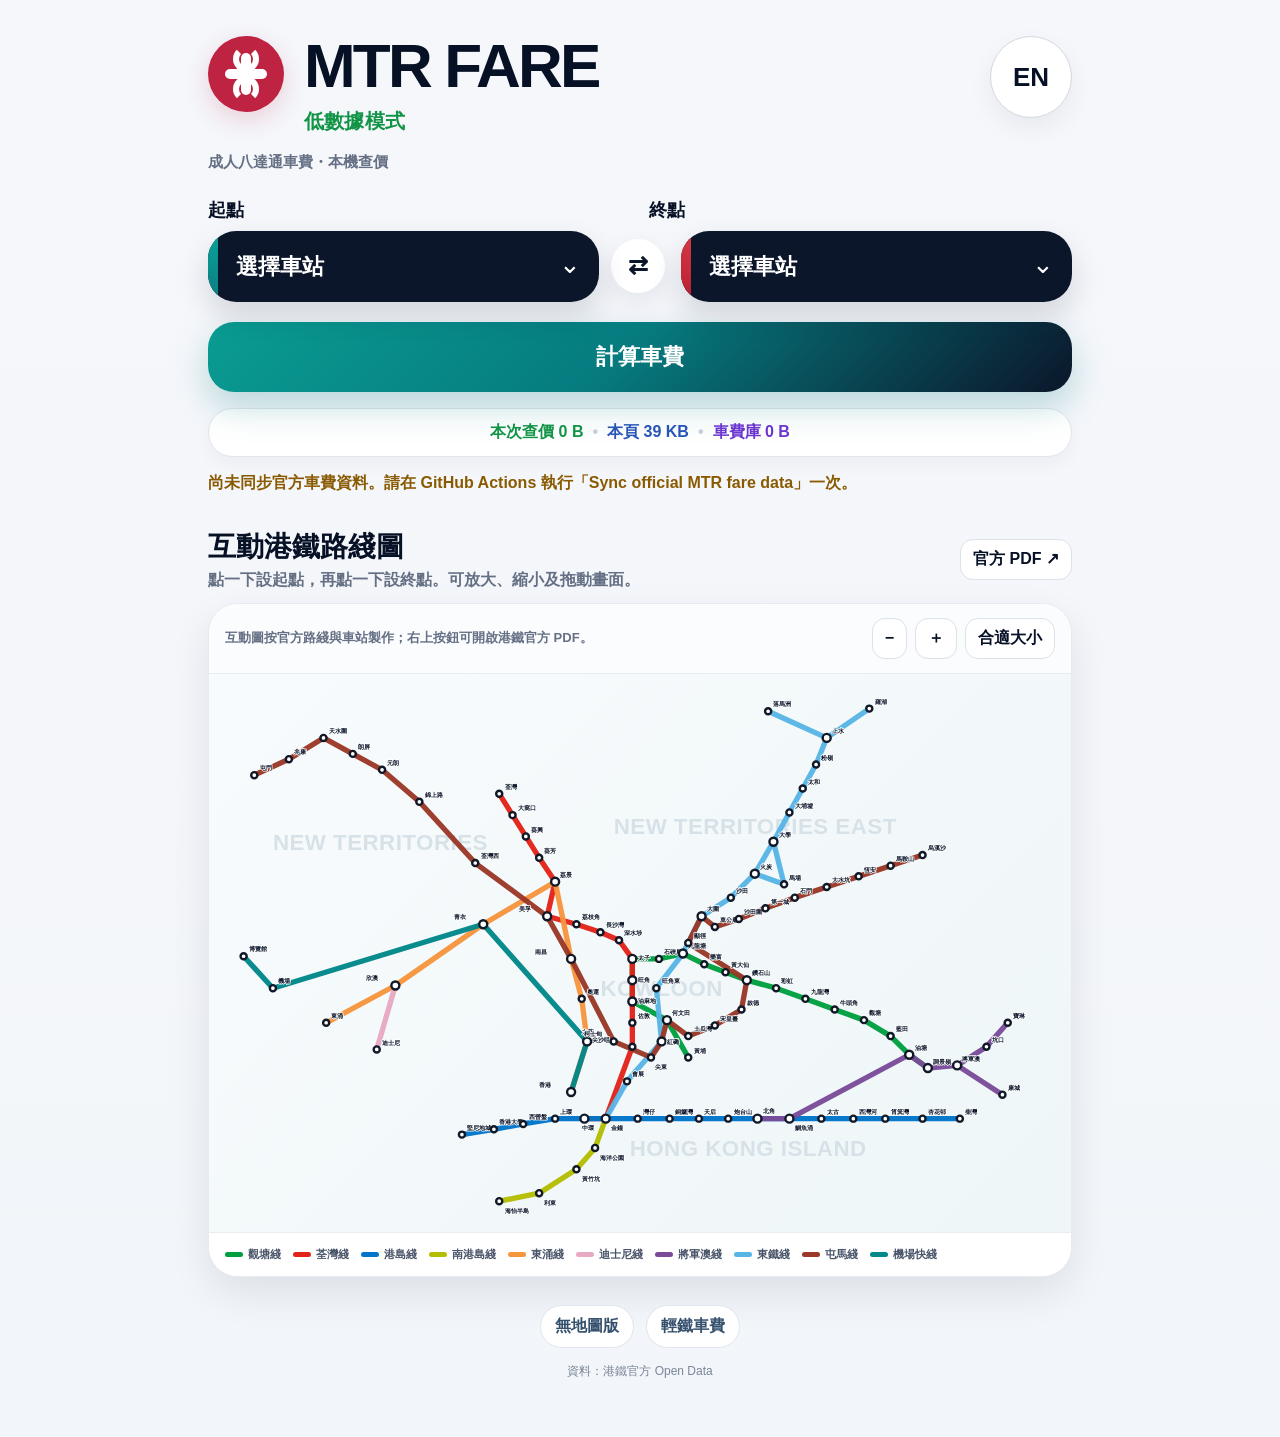
==== index.html @ cdeda641 "Add files via upload" ====
<!doctype html><html><head><meta charset="utf-8"><meta name="viewport" content="width=device-width,initial-scale=1"><meta http-equiv="refresh" content="0;url=map/"><title>MTR FARE</title></head><body><p><a href="map/">Open MTR FARE</a></p></body></html>
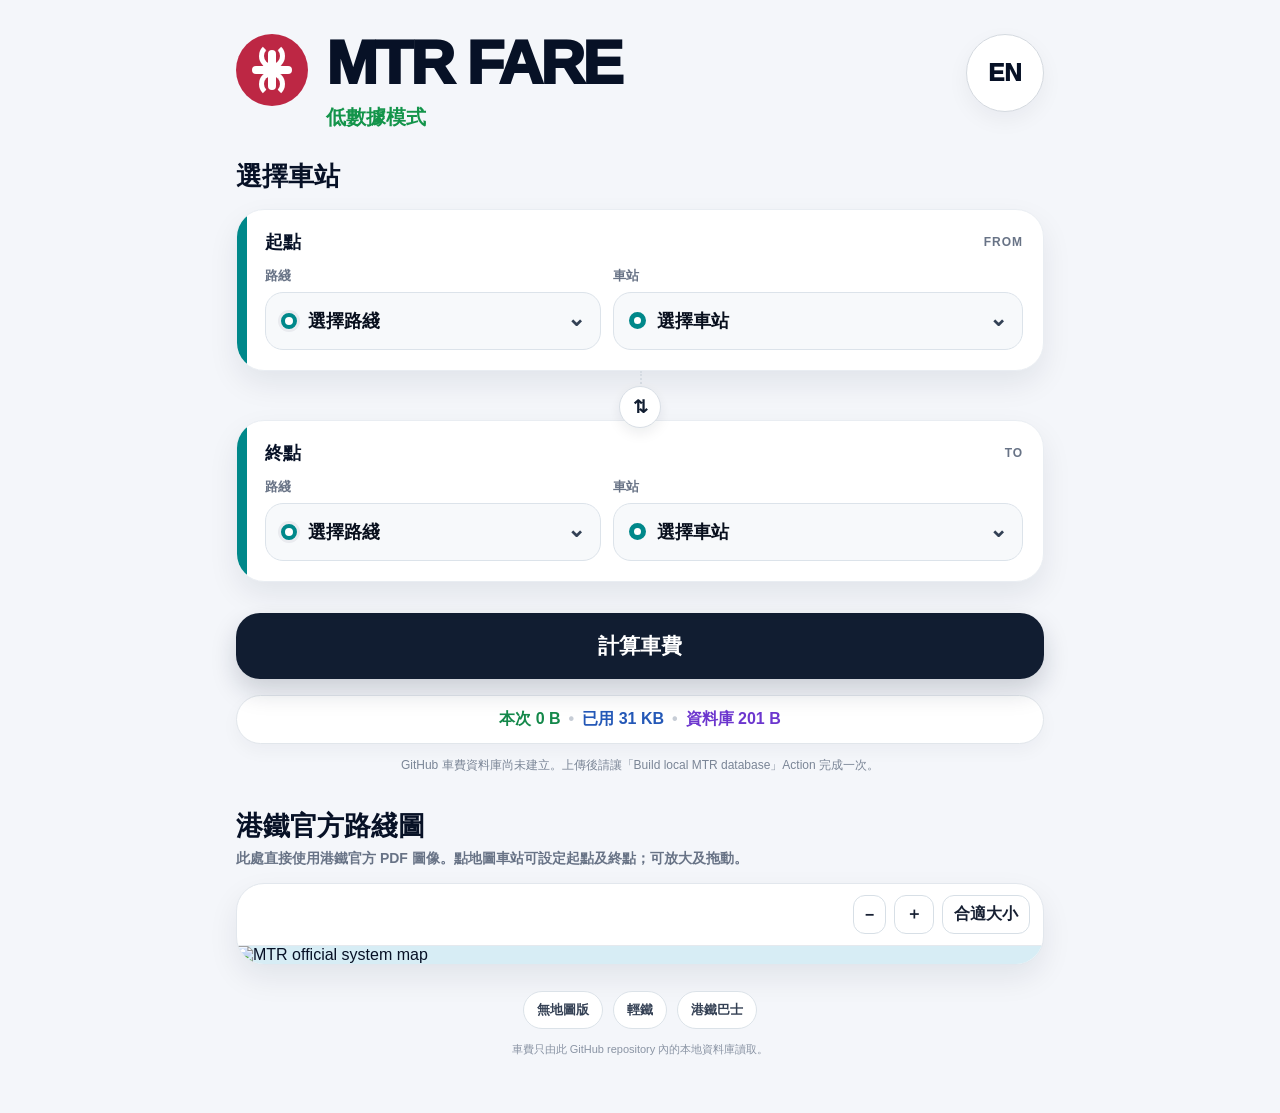
==== commit 27efb7ad: "Add files via upload" ====
--- a/index.html
+++ b/index.html
@@ -1 +1,12 @@
-<!doctype html><html><head><meta charset="utf-8"><meta name="viewport" content="width=device-width,initial-scale=1"><meta http-equiv="refresh" content="0;url=map/"><title>MTR FARE</title></head><body><p><a href="map/">Open MTR FARE</a></p></body></html>
+<!doctype html><html lang="zh-Hant"><head><meta charset="utf-8"><meta name="viewport" content="width=device-width,initial-scale=1,viewport-fit=cover"><meta name="theme-color" content="#f4f6fa"><title>MTR FARE</title><link rel="stylesheet" href="assets/styles.css"></head><body><main class="app">
+<header class="topbar"><div class="brand"><div class="brandmark" aria-hidden="true"><i></i><b></b></div><div><h1>MTR FARE</h1><div class="mode" data-i18n="mode">低數據模式</div></div></div><button class="lang" id="langBtn">EN</button></header>
+<h2 class="section-title" data-i18n="select">選擇車站</h2>
+<section class="selector-card" id="fromCard"><div class="selector-head"><strong data-i18n="from">起點</strong><small>FROM</small></div><div class="selector-grid"><div class="field"><label data-i18n="line">路綫</label><div class="select-shell"><span class="line-dot"></span><select id="fromLine"></select></div></div><div class="field"><label data-i18n="station">車站</label><div class="select-shell station"><span class="station-stop"></span><select id="fromStation"></select></div></div></div></section>
+<div class="swap-wrap"><button class="swap" id="swap" aria-label="Swap">⇅</button></div>
+<section class="selector-card" id="toCard"><div class="selector-head"><strong data-i18n="to">終點</strong><small>TO</small></div><div class="selector-grid"><div class="field"><label data-i18n="line">路綫</label><div class="select-shell"><span class="line-dot"></span><select id="toLine"></select></div></div><div class="field"><label data-i18n="station">車站</label><div class="select-shell station"><span class="station-stop"></span><select id="toStation"></select></div></div></div></section>
+<button id="calc" class="calc" data-i18n="calc">計算車費</button>
+<section id="result" class="result hidden"><div class="result-inner"><div id="fare" class="fare"></div><div><div id="route" class="route"></div><div id="sub" class="sub"></div><span id="badge" class="badge"></span></div></div></section>
+<div class="usage"><span id="uLookup" class="u1">本次 0 B</span><span class="dot">•</span><span id="uUsed" class="u2">已用 0 B</span><span class="dot">•</span><span id="uDb" class="u3">資料庫 0 B</span></div><p id="status" class="status">正在讀取 GitHub 內的車費資料庫…</p>
+<section class="map-section"><h2 data-i18n="map">港鐵官方路綫圖</h2><p data-i18n="mapHelp">此處直接使用港鐵官方 PDF 圖像。點地圖車站可設定起點及終點；可放大及拖動。</p><div class="map-card"><div class="map-toolbar"><button id="zoomOut">−</button><button id="zoomIn">＋</button><button id="zoomFit" data-i18n="fit">合適大小</button></div><div class="map-viewport"><div class="map-stage"><img id="officialMap" src="assets/mtr-system-map.png" alt="MTR official system map"><div class="hotspots"></div></div><object id="mapPdfFallback" class="map-fallback" data="assets/mtr-system-map.pdf" type="application/pdf"></object><div id="mapMissing" class="map-missing">The exact MTR official map is stored locally by the GitHub Action on first build.</div></div></div></section>
+<nav class="footer"><a href="lite/" data-i18n="lite">無地圖版</a><a href="light-rail/" data-i18n="lr">輕鐵</a><a href="mtr-bus/" data-i18n="bus">港鐵巴士</a></nav><div class="source" data-i18n="source">車費只由此 GitHub repository 內的本地資料庫讀取。</div>
+</main><script>window.DB_URL='data/fares-db.json';</script><script src="assets/network.js"></script><script src="assets/app.js"></script><script src="assets/map-hotspots.js"></script><script src="assets/map.js"></script></body></html>
--- a/assets/styles.css
+++ b/assets/styles.css
@@ -0,0 +1,36 @@
+:root{
+  --bg:#f4f6fa;--card:#fff;--ink:#071126;--muted:#687386;--navy:#111d31;--teal:#00888a;
+  --green:#13944a;--line:#e0e5eb;--shadow:0 13px 30px rgba(16,30,52,.08);--radius:28px;
+}
+*{box-sizing:border-box}
+html{font-family:-apple-system,BlinkMacSystemFont,"Segoe UI","PingFang TC","Microsoft JhengHei",Arial,sans-serif;background:var(--bg);color:var(--ink)}
+body{margin:0;background:var(--bg);min-height:100vh}
+button,select{font:inherit}
+.app{max-width:860px;margin:auto;padding:28px 26px 56px}
+.topbar{display:flex;align-items:flex-start;justify-content:space-between;gap:18px;margin:6px 0 28px}
+.brand{display:flex;align-items:flex-start;gap:18px}.brandmark{width:72px;height:72px;border-radius:50%;background:#bd2744;display:grid;place-items:center;position:relative;flex:0 0 auto}
+.brandmark:before,.brandmark:after{content:"";position:absolute;background:white;border-radius:999px}.brandmark:before{width:8px;height:40px}.brandmark:after{width:40px;height:8px}
+.brandmark i,.brandmark b{position:absolute;width:26px;height:26px;border:5px solid white;border-top-color:transparent;border-radius:50%}.brandmark i{top:9px}.brandmark b{bottom:9px;transform:rotate(180deg)}
+.brand h1{font-size:clamp(38px,7vw,62px);line-height:.95;letter-spacing:-.045em;margin:0 0 11px;font-weight:950}.mode{font-weight:900;color:var(--green);font-size:20px}
+.lang{width:78px;height:78px;border-radius:50%;border:1px solid #d4d9df;background:#fff;color:var(--ink);font-weight:950;font-size:24px;box-shadow:0 8px 22px rgba(15,23,42,.05)}
+.section-title{font-size:26px;font-weight:950;margin:0 0 15px}.selector-card{--accent:#00888a;background:#fff;border-radius:28px;padding:20px 20px 20px 28px;box-shadow:var(--shadow);position:relative;margin-bottom:15px;border:1px solid #e9edf2;overflow:hidden}
+.selector-card:before{content:"";position:absolute;left:0;top:0;bottom:0;width:10px;background:var(--accent)}
+.selector-head{display:flex;align-items:center;justify-content:space-between;margin-bottom:13px}.selector-head strong{font-size:18px;font-weight:950}.selector-head small{font-size:12px;font-weight:850;color:var(--muted);letter-spacing:.08em}
+.selector-grid{display:grid;grid-template-columns:.9fr 1.1fr;gap:12px}.field label{display:block;font-size:13px;color:var(--muted);font-weight:850;margin:0 0 7px}
+.select-shell{position:relative;background:#f7f9fb;border:1px solid #dce3ea;border-radius:18px;min-height:58px;display:flex;align-items:center;padding-left:42px}.select-shell.station{padding-left:43px}.line-dot{position:absolute;left:15px;width:16px;height:16px;border:4px solid var(--accent);background:#fff;border-radius:50%;box-shadow:0 0 0 3px rgba(17,29,49,.06)}
+.station-stop{position:absolute;left:15px;width:17px;height:17px;border-radius:50%;background:#fff;border:5px solid var(--accent)}
+.select-shell:after{content:"⌄";position:absolute;right:15px;top:50%;transform:translateY(-58%);color:#334155;font-weight:950;font-size:22px;pointer-events:none}
+select{appearance:none;-webkit-appearance:none;width:100%;border:0;background:transparent;color:#080f1d;font-size:18px;font-weight:850;padding:16px 38px 16px 0;outline:none;text-overflow:ellipsis}
+select option{color:#000;background:#fff;font-weight:600}
+.swap-wrap{text-align:center;height:34px;position:relative}.swap-wrap:before{content:"";position:absolute;left:50%;top:-15px;bottom:-15px;border-left:2px dotted #d5dbe2}.swap{position:relative;z-index:1;width:42px;height:42px;border-radius:50%;border:1px solid #d8dee5;background:white;color:var(--navy);font-weight:950;font-size:18px;box-shadow:0 5px 14px rgba(15,23,42,.08)}
+.calc{width:100%;margin-top:16px;border:0;border-radius:24px;background:var(--navy);color:#fff;font-size:21px;font-weight:950;padding:19px 22px;box-shadow:0 12px 26px rgba(17,29,49,.18)}.calc:active{transform:translateY(1px)}
+.result{margin-top:25px;background:#fff;border-radius:30px;box-shadow:var(--shadow);padding:26px 26px 25px 34px;position:relative;overflow:hidden}.result:before{content:"";position:absolute;left:0;top:0;bottom:0;width:10px;background:var(--teal)}.hidden{display:none!important}
+.result-inner{display:grid;grid-template-columns:auto 1fr;gap:25px;align-items:center}.fare{font-size:clamp(58px,12vw,86px);font-weight:950;letter-spacing:-.055em;line-height:.95;white-space:nowrap}.fare .currency{font-size:.37em;letter-spacing:0;margin-right:3px}.route{font-size:22px;font-weight:950;line-height:1.25}.sub{font-size:14px;color:var(--muted);font-weight:700;margin-top:5px}.badge{display:inline-flex;margin-top:10px;padding:8px 11px;border-radius:999px;background:#eef7f7;color:#087a78;font-size:12px;font-weight:900}
+.usage{margin-top:16px;background:#fff;border:1px solid #e1e6eb;border-radius:999px;padding:13px 17px;box-shadow:0 7px 18px rgba(15,23,42,.04);display:flex;align-items:center;justify-content:center;gap:8px;flex-wrap:wrap;font-weight:900}.usage .u1{color:#14884a}.usage .u2{color:#2458b7}.usage .u3{color:#6c36ce}.usage .dot{color:#c7cdd6}
+.status{font-size:12px;color:#7a8596;text-align:center;line-height:1.55;margin:12px 0 0}
+.map-section{margin-top:34px}.map-section h2{font-size:27px;font-weight:950;margin:0}.map-section p{color:var(--muted);font-size:14px;font-weight:700;margin:6px 0 15px}.map-card{background:#fff;border:1px solid #e2e7ed;border-radius:28px;overflow:hidden;box-shadow:var(--shadow)}
+.map-toolbar{padding:11px 13px;display:flex;justify-content:flex-end;gap:8px;border-bottom:1px solid #e5e9ee}.map-toolbar button{border:1px solid #d7dfe6;background:#fff;color:#172033;border-radius:12px;padding:8px 11px;font-weight:900}.map-viewport{overflow:auto;max-height:64vh;background:#d7edf5;touch-action:pan-x pan-y;-webkit-overflow-scrolling:touch}.map-stage{position:relative;transform-origin:0 0;width:1536px}.map-stage img{display:block;width:1536px;height:auto;user-select:none;-webkit-user-drag:none}.hotspots{position:absolute;inset:0;pointer-events:none}.map-hit{position:absolute;width:30px;height:30px;border:0;border-radius:50%;transform:translate(-50%,-50%);background:transparent;pointer-events:auto;padding:0}.map-hit:focus-visible{outline:3px solid #ffcc33;outline-offset:2px}.map-hit.selected:after{content:"";position:absolute;inset:5px;border-radius:50%;background:#ffd84d;border:3px solid #071126;box-shadow:0 0 0 3px white}.map-missing{display:none;padding:34px 25px;background:#fff;color:#596477;text-align:center;font-weight:750;line-height:1.6}.map-fallback{width:100%;height:60vh;border:0;display:none;background:white}
+.footer{display:flex;justify-content:center;gap:10px;flex-wrap:wrap;margin-top:26px}.footer a{padding:9px 13px;border:1px solid #dbe2e8;background:#fff;border-radius:999px;color:#344054;text-decoration:none;font-weight:850;font-size:13px}
+.source{font-size:11px;color:#8a94a4;text-align:center;margin-top:13px}
+@media(max-width:650px){.app{padding:25px 19px 50px}.brandmark{width:60px;height:60px}.brand h1{font-size:43px}.mode{font-size:17px}.lang{width:64px;height:64px;font-size:21px}.topbar{margin-bottom:25px}.section-title{font-size:23px}.selector-card{padding:18px 15px 18px 24px;border-radius:24px}.selector-grid{grid-template-columns:1fr 1.28fr;gap:9px}.select-shell{min-height:54px;padding-left:38px}.line-dot,.station-stop{left:13px}.select-shell:after{right:10px}select{font-size:16px;padding-right:28px}.calc{font-size:19px;padding:17px}.result{padding:23px 20px 23px 29px}.result-inner{grid-template-columns:1fr;gap:12px}.route{font-size:19px}.usage{font-size:13px;padding:12px}.map-section h2{font-size:23px}.map-viewport{max-height:58vh}}
+@media(prefers-reduced-motion:reduce){*{scroll-behavior:auto!important;transition:none!important}}
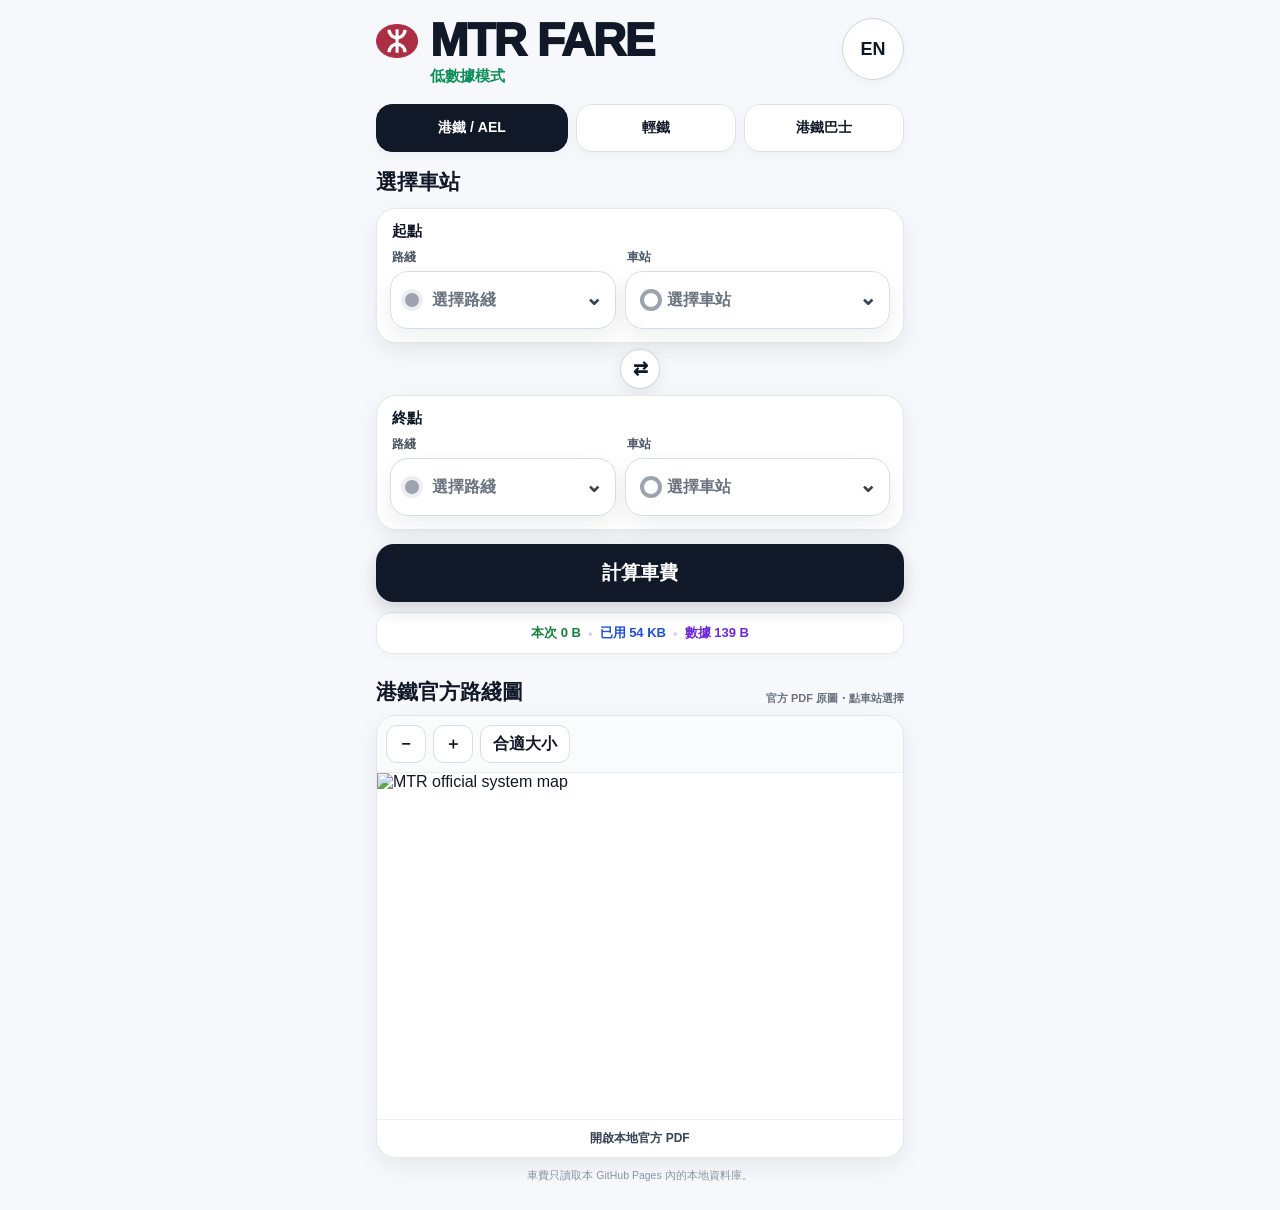
==== commit b5b8d598: "Add files via upload" ====
--- a/index.html
+++ b/index.html
@@ -1,12 +1,18 @@
-<!doctype html><html lang="zh-Hant"><head><meta charset="utf-8"><meta name="viewport" content="width=device-width,initial-scale=1,viewport-fit=cover"><meta name="theme-color" content="#f4f6fa"><title>MTR FARE</title><link rel="stylesheet" href="assets/styles.css"></head><body><main class="app">
-<header class="topbar"><div class="brand"><div class="brandmark" aria-hidden="true"><i></i><b></b></div><div><h1>MTR FARE</h1><div class="mode" data-i18n="mode">低數據模式</div></div></div><button class="lang" id="langBtn">EN</button></header>
+<!doctype html><html lang="zh-Hant"><head><meta charset="utf-8"><meta name="viewport" content="width=device-width,initial-scale=1,viewport-fit=cover"><meta name="theme-color" content="#f7f8fb"><meta name="apple-mobile-web-app-capable" content="yes"><meta name="apple-mobile-web-app-title" content="MTR Fare"><title>MTR FARE</title><link rel="manifest" href="manifest.webmanifest"><link rel="apple-touch-icon" href="apple-touch-icon.png"><link rel="stylesheet" href="assets/styles.css"></head><body>
+<main class="app">
+<header class="header"><div class="brand"><div class="brand-title"><img src="assets/hk-mtr-logo-exact.png" alt="MTR"><h1>MTR FARE</h1></div><div class="low-data" data-i18n="low">低數據模式</div></div><button id="langBtn" class="lang-btn" type="button">EN</button></header>
+<nav class="service-tabs" aria-label="Fare type"><a class="service-tab active" href="./" style="display:grid;place-items:center;text-decoration:none" data-i18n="mtr">港鐵 / AEL</a><a class="service-tab" href="light-rail/" style="display:grid;place-items:center;text-decoration:none" data-i18n="lr">輕鐵</a><a class="service-tab" href="mtr-bus/" style="display:grid;place-items:center;text-decoration:none" data-i18n="bus">港鐵巴士</a></nav>
 <h2 class="section-title" data-i18n="select">選擇車站</h2>
-<section class="selector-card" id="fromCard"><div class="selector-head"><strong data-i18n="from">起點</strong><small>FROM</small></div><div class="selector-grid"><div class="field"><label data-i18n="line">路綫</label><div class="select-shell"><span class="line-dot"></span><select id="fromLine"></select></div></div><div class="field"><label data-i18n="station">車站</label><div class="select-shell station"><span class="station-stop"></span><select id="fromStation"></select></div></div></div></section>
-<div class="swap-wrap"><button class="swap" id="swap" aria-label="Swap">⇅</button></div>
-<section class="selector-card" id="toCard"><div class="selector-head"><strong data-i18n="to">終點</strong><small>TO</small></div><div class="selector-grid"><div class="field"><label data-i18n="line">路綫</label><div class="select-shell"><span class="line-dot"></span><select id="toLine"></select></div></div><div class="field"><label data-i18n="station">車站</label><div class="select-shell station"><span class="station-stop"></span><select id="toStation"></select></div></div></div></section>
-<button id="calc" class="calc" data-i18n="calc">計算車費</button>
-<section id="result" class="result hidden"><div class="result-inner"><div id="fare" class="fare"></div><div><div id="route" class="route"></div><div id="sub" class="sub"></div><span id="badge" class="badge"></span></div></div></section>
-<div class="usage"><span id="uLookup" class="u1">本次 0 B</span><span class="dot">•</span><span id="uUsed" class="u2">已用 0 B</span><span class="dot">•</span><span id="uDb" class="u3">資料庫 0 B</span></div><p id="status" class="status">正在讀取 GitHub 內的車費資料庫…</p>
-<section class="map-section"><h2 data-i18n="map">港鐵官方路綫圖</h2><p data-i18n="mapHelp">此處直接使用港鐵官方 PDF 圖像。點地圖車站可設定起點及終點；可放大及拖動。</p><div class="map-card"><div class="map-toolbar"><button id="zoomOut">−</button><button id="zoomIn">＋</button><button id="zoomFit" data-i18n="fit">合適大小</button></div><div class="map-viewport"><div class="map-stage"><img id="officialMap" src="assets/mtr-system-map.png" alt="MTR official system map"><div class="hotspots"></div></div><object id="mapPdfFallback" class="map-fallback" data="assets/mtr-system-map.pdf" type="application/pdf"></object><div id="mapMissing" class="map-missing">The exact MTR official map is stored locally by the GitHub Action on first build.</div></div></div></section>
-<nav class="footer"><a href="lite/" data-i18n="lite">無地圖版</a><a href="light-rail/" data-i18n="lr">輕鐵</a><a href="mtr-bus/" data-i18n="bus">港鐵巴士</a></nav><div class="source" data-i18n="source">車費只由此 GitHub repository 內的本地資料庫讀取。</div>
-</main><script>window.DB_URL='data/fares-db.json';</script><script src="assets/network.js"></script><script src="assets/app.js"></script><script src="assets/map-hotspots.js"></script><script src="assets/map.js"></script></body></html>
+<section class="journey-grid">
+  <div class="side"><div class="side-label" data-i18n="from">起點</div><div class="pick-group"><div><div class="pick-label" data-i18n="line">路綫</div><button id="fromLineBtn" class="picker-btn empty" type="button"></button></div><div><div class="pick-label" data-i18n="station">車站</div><button id="fromStationBtn" class="picker-btn station empty" type="button"></button></div></div></div>
+  <div class="swap-column"><button id="swapBtn" class="swap-btn" type="button" aria-label="Swap">⇄</button></div>
+  <div class="side"><div class="side-label" data-i18n="to">終點</div><div class="pick-group"><div><div class="pick-label" data-i18n="line">路綫</div><button id="toLineBtn" class="picker-btn empty" type="button"></button></div><div><div class="pick-label" data-i18n="station">車站</div><button id="toStationBtn" class="picker-btn station empty" type="button"></button></div></div></div>
+</section>
+<button id="calcBtn" class="calc-btn" type="button" data-i18n="calc">計算車費</button>
+<section id="result" class="result-card hidden"><div class="fare-row"><div class="fare-main"><div class="fare-kicker" data-i18n="fare">成人八達通・Audit 車費</div><div id="fareValue" class="fare-value">—</div></div><div><div id="fareRoute" class="fare-route"></div><div id="fareNote" class="fare-note"></div></div></div></section>
+<section class="usage"><span id="uLookup" class="u1">本次 0 B</span><span class="sep">•</span><span id="uUsed" class="u2">已用 0 B</span><span class="sep">•</span><span id="uData" class="u3">數據 0 B</span></section>
+<section class="map-section"><div class="map-heading"><h2 data-i18n="officialMap">港鐵官方路綫圖</h2><small data-i18n="mapHint">官方 PDF 原圖・點車站選擇</small></div><div class="map-card"><div class="map-tools"><button id="zoomOut" type="button">−</button><button id="zoomIn" type="button">＋</button><button id="zoomFit" class="fit" type="button" data-i18n="fit">合適大小</button></div><div class="map-viewport"><div class="map-stage"><img id="officialMap" src="assets/mtr-system-map.png" alt="MTR official system map"><div class="hotspots"></div></div><div id="mapMissing" class="map-missing">Official map is added automatically by the GitHub Pages build.</div></div><a class="map-pdf-link" href="assets/mtr-system-map.pdf" target="_blank" rel="noopener" data-i18n="pdf">開啟本地官方 PDF</a></div></section>
+<div class="source" data-i18n="dbSource">車費只讀取本 GitHub Pages 內的本地資料庫。</div>
+</main>
+<div id="pickerSheet" class="sheet" aria-modal="true" role="dialog"><div id="sheetBackdrop" class="sheet-backdrop"></div><div class="sheet-panel"><div class="sheet-grab"></div><div class="sheet-head"><strong id="sheetTitle"></strong><button id="sheetClose" class="sheet-close" type="button">×</button></div><div id="sheetList" class="sheet-list"></div></div></div>
+<script src="assets/network.js"></script><script src="assets/mtr-app.js"></script><script src="assets/map-hotspots.js"></script><script src="assets/map.js"></script><script>if('serviceWorker'in navigator){window.addEventListener('load',()=>navigator.serviceWorker.register('service-worker.js').catch(()=>{}))}</script></body></html>
--- a/assets/styles.css
+++ b/assets/styles.css
@@ -1,36 +1,53 @@
 :root{
-  --bg:#f4f6fa;--card:#fff;--ink:#071126;--muted:#687386;--navy:#111d31;--teal:#00888a;
-  --green:#13944a;--line:#e0e5eb;--shadow:0 13px 30px rgba(16,30,52,.08);--radius:28px;
+  --bg:#f7f8fb;--card:#fff;--text:#111827;--muted:#6b7280;--line:#e5e7eb;
+  --dark:#111827;--green:#15803d;--blue:#1d4ed8;--purple:#6d28d9;--shadow:0 8px 22px rgba(17,24,39,.07);
+  --accent:#00888A;--mtr-red:#b91f3f;
 }
-*{box-sizing:border-box}
-html{font-family:-apple-system,BlinkMacSystemFont,"Segoe UI","PingFang TC","Microsoft JhengHei",Arial,sans-serif;background:var(--bg);color:var(--ink)}
-body{margin:0;background:var(--bg);min-height:100vh}
-button,select{font:inherit}
-.app{max-width:860px;margin:auto;padding:28px 26px 56px}
-.topbar{display:flex;align-items:flex-start;justify-content:space-between;gap:18px;margin:6px 0 28px}
-.brand{display:flex;align-items:flex-start;gap:18px}.brandmark{width:72px;height:72px;border-radius:50%;background:#bd2744;display:grid;place-items:center;position:relative;flex:0 0 auto}
-.brandmark:before,.brandmark:after{content:"";position:absolute;background:white;border-radius:999px}.brandmark:before{width:8px;height:40px}.brandmark:after{width:40px;height:8px}
-.brandmark i,.brandmark b{position:absolute;width:26px;height:26px;border:5px solid white;border-top-color:transparent;border-radius:50%}.brandmark i{top:9px}.brandmark b{bottom:9px;transform:rotate(180deg)}
-.brand h1{font-size:clamp(38px,7vw,62px);line-height:.95;letter-spacing:-.045em;margin:0 0 11px;font-weight:950}.mode{font-weight:900;color:var(--green);font-size:20px}
-.lang{width:78px;height:78px;border-radius:50%;border:1px solid #d4d9df;background:#fff;color:var(--ink);font-weight:950;font-size:24px;box-shadow:0 8px 22px rgba(15,23,42,.05)}
-.section-title{font-size:26px;font-weight:950;margin:0 0 15px}.selector-card{--accent:#00888a;background:#fff;border-radius:28px;padding:20px 20px 20px 28px;box-shadow:var(--shadow);position:relative;margin-bottom:15px;border:1px solid #e9edf2;overflow:hidden}
-.selector-card:before{content:"";position:absolute;left:0;top:0;bottom:0;width:10px;background:var(--accent)}
-.selector-head{display:flex;align-items:center;justify-content:space-between;margin-bottom:13px}.selector-head strong{font-size:18px;font-weight:950}.selector-head small{font-size:12px;font-weight:850;color:var(--muted);letter-spacing:.08em}
-.selector-grid{display:grid;grid-template-columns:.9fr 1.1fr;gap:12px}.field label{display:block;font-size:13px;color:var(--muted);font-weight:850;margin:0 0 7px}
-.select-shell{position:relative;background:#f7f9fb;border:1px solid #dce3ea;border-radius:18px;min-height:58px;display:flex;align-items:center;padding-left:42px}.select-shell.station{padding-left:43px}.line-dot{position:absolute;left:15px;width:16px;height:16px;border:4px solid var(--accent);background:#fff;border-radius:50%;box-shadow:0 0 0 3px rgba(17,29,49,.06)}
-.station-stop{position:absolute;left:15px;width:17px;height:17px;border-radius:50%;background:#fff;border:5px solid var(--accent)}
-.select-shell:after{content:"⌄";position:absolute;right:15px;top:50%;transform:translateY(-58%);color:#334155;font-weight:950;font-size:22px;pointer-events:none}
-select{appearance:none;-webkit-appearance:none;width:100%;border:0;background:transparent;color:#080f1d;font-size:18px;font-weight:850;padding:16px 38px 16px 0;outline:none;text-overflow:ellipsis}
-select option{color:#000;background:#fff;font-weight:600}
-.swap-wrap{text-align:center;height:34px;position:relative}.swap-wrap:before{content:"";position:absolute;left:50%;top:-15px;bottom:-15px;border-left:2px dotted #d5dbe2}.swap{position:relative;z-index:1;width:42px;height:42px;border-radius:50%;border:1px solid #d8dee5;background:white;color:var(--navy);font-weight:950;font-size:18px;box-shadow:0 5px 14px rgba(15,23,42,.08)}
-.calc{width:100%;margin-top:16px;border:0;border-radius:24px;background:var(--navy);color:#fff;font-size:21px;font-weight:950;padding:19px 22px;box-shadow:0 12px 26px rgba(17,29,49,.18)}.calc:active{transform:translateY(1px)}
-.result{margin-top:25px;background:#fff;border-radius:30px;box-shadow:var(--shadow);padding:26px 26px 25px 34px;position:relative;overflow:hidden}.result:before{content:"";position:absolute;left:0;top:0;bottom:0;width:10px;background:var(--teal)}.hidden{display:none!important}
-.result-inner{display:grid;grid-template-columns:auto 1fr;gap:25px;align-items:center}.fare{font-size:clamp(58px,12vw,86px);font-weight:950;letter-spacing:-.055em;line-height:.95;white-space:nowrap}.fare .currency{font-size:.37em;letter-spacing:0;margin-right:3px}.route{font-size:22px;font-weight:950;line-height:1.25}.sub{font-size:14px;color:var(--muted);font-weight:700;margin-top:5px}.badge{display:inline-flex;margin-top:10px;padding:8px 11px;border-radius:999px;background:#eef7f7;color:#087a78;font-size:12px;font-weight:900}
-.usage{margin-top:16px;background:#fff;border:1px solid #e1e6eb;border-radius:999px;padding:13px 17px;box-shadow:0 7px 18px rgba(15,23,42,.04);display:flex;align-items:center;justify-content:center;gap:8px;flex-wrap:wrap;font-weight:900}.usage .u1{color:#14884a}.usage .u2{color:#2458b7}.usage .u3{color:#6c36ce}.usage .dot{color:#c7cdd6}
-.status{font-size:12px;color:#7a8596;text-align:center;line-height:1.55;margin:12px 0 0}
-.map-section{margin-top:34px}.map-section h2{font-size:27px;font-weight:950;margin:0}.map-section p{color:var(--muted);font-size:14px;font-weight:700;margin:6px 0 15px}.map-card{background:#fff;border:1px solid #e2e7ed;border-radius:28px;overflow:hidden;box-shadow:var(--shadow)}
-.map-toolbar{padding:11px 13px;display:flex;justify-content:flex-end;gap:8px;border-bottom:1px solid #e5e9ee}.map-toolbar button{border:1px solid #d7dfe6;background:#fff;color:#172033;border-radius:12px;padding:8px 11px;font-weight:900}.map-viewport{overflow:auto;max-height:64vh;background:#d7edf5;touch-action:pan-x pan-y;-webkit-overflow-scrolling:touch}.map-stage{position:relative;transform-origin:0 0;width:1536px}.map-stage img{display:block;width:1536px;height:auto;user-select:none;-webkit-user-drag:none}.hotspots{position:absolute;inset:0;pointer-events:none}.map-hit{position:absolute;width:30px;height:30px;border:0;border-radius:50%;transform:translate(-50%,-50%);background:transparent;pointer-events:auto;padding:0}.map-hit:focus-visible{outline:3px solid #ffcc33;outline-offset:2px}.map-hit.selected:after{content:"";position:absolute;inset:5px;border-radius:50%;background:#ffd84d;border:3px solid #071126;box-shadow:0 0 0 3px white}.map-missing{display:none;padding:34px 25px;background:#fff;color:#596477;text-align:center;font-weight:750;line-height:1.6}.map-fallback{width:100%;height:60vh;border:0;display:none;background:white}
-.footer{display:flex;justify-content:center;gap:10px;flex-wrap:wrap;margin-top:26px}.footer a{padding:9px 13px;border:1px solid #dbe2e8;background:#fff;border-radius:999px;color:#344054;text-decoration:none;font-weight:850;font-size:13px}
-.source{font-size:11px;color:#8a94a4;text-align:center;margin-top:13px}
-@media(max-width:650px){.app{padding:25px 19px 50px}.brandmark{width:60px;height:60px}.brand h1{font-size:43px}.mode{font-size:17px}.lang{width:64px;height:64px;font-size:21px}.topbar{margin-bottom:25px}.section-title{font-size:23px}.selector-card{padding:18px 15px 18px 24px;border-radius:24px}.selector-grid{grid-template-columns:1fr 1.28fr;gap:9px}.select-shell{min-height:54px;padding-left:38px}.line-dot,.station-stop{left:13px}.select-shell:after{right:10px}select{font-size:16px;padding-right:28px}.calc{font-size:19px;padding:17px}.result{padding:23px 20px 23px 29px}.result-inner{grid-template-columns:1fr;gap:12px}.route{font-size:19px}.usage{font-size:13px;padding:12px}.map-section h2{font-size:23px}.map-viewport{max-height:58vh}}
-@media(prefers-reduced-motion:reduce){*{scroll-behavior:auto!important;transition:none!important}}
+*{box-sizing:border-box;-webkit-tap-highlight-color:transparent}
+html,body{margin:0;min-height:100%;font-family:-apple-system,BlinkMacSystemFont,"SF Pro Display","SF Pro Text","PingFang HK","PingFang TC","Microsoft JhengHei",sans-serif;background:var(--bg);color:var(--text)}
+body{padding:env(safe-area-inset-top) 0 env(safe-area-inset-bottom)}
+button{font:inherit}
+button:focus-visible{outline:3px solid #fbbf24;outline-offset:2px}
+.app{width:min(100%,560px);margin:0 auto;padding:14px 16px 28px}
+.header{display:flex;align-items:flex-start;justify-content:space-between;gap:14px;margin-top:4px}
+.brand{display:flex;flex-direction:column;gap:4px;min-width:0;flex:1 1 auto}
+.brand-title{display:flex;align-items:flex-start;gap:12px;min-width:0}
+.brand-title img{width:42px;height:42px;object-fit:contain;flex:0 0 auto;margin-top:2px}
+h1{margin:0;font-size:clamp(34px,10vw,46px);line-height:.98;letter-spacing:-1.4px;font-weight:950;white-space:nowrap}
+.low-data{display:flex;align-items:center;gap:6px;color:#0b8f57;font-weight:850;font-size:15px;margin-left:54px;white-space:nowrap}
+.lang-btn{appearance:none;border:1px solid #d1d5db;background:#fff;color:var(--text);border-radius:999px;width:62px;height:62px;padding:0;font-weight:900;font-size:18px;display:flex;align-items:center;justify-content:center;box-shadow:0 3px 10px rgba(0,0,0,.04);flex:0 0 auto}
+.service-tabs{display:grid;grid-template-columns:1.2fr 1fr 1fr;gap:8px;margin:18px 0 16px}
+.service-tab{appearance:none;border:1px solid #dfe3e8;background:#fff;color:#111827;border-radius:16px;min-height:48px;font-weight:900;font-size:14px;padding:9px 8px;box-shadow:0 4px 13px rgba(17,24,39,.035)}
+.service-tab.active{background:var(--dark);border-color:var(--dark);color:#fff}
+.section-title{font-size:21px;font-weight:950;margin:4px 0 12px}
+.journey-grid{display:grid;grid-template-columns:1fr;gap:9px;align-items:stretch}
+.journey-grid>.side{min-width:0;background:#fff;border:1px solid #e5e7eb;border-radius:20px;padding:13px;box-shadow:var(--shadow)}.side-label{font-size:15px;font-weight:950;margin:0 0 8px 2px}
+.pick-group{display:grid;grid-template-columns:minmax(0,.92fr) minmax(0,1.08fr);gap:9px}
+.pick-label{font-size:12px;color:#4b5563;font-weight:850;margin:0 0 5px 2px}
+.picker-btn{--line-color:#00888A;position:relative;width:100%;min-height:58px;border:1px solid #d7dde5;background:#fff;color:#111827;border-radius:18px;padding:8px 33px 8px 41px;text-align:left;font-weight:900;font-size:16px;box-shadow:var(--shadow);overflow:hidden;white-space:nowrap;text-overflow:ellipsis}
+.picker-btn::before{content:"";position:absolute;left:14px;top:50%;width:14px;height:14px;border-radius:50%;background:var(--line-color);transform:translateY(-50%);box-shadow:0 0 0 4px color-mix(in srgb,var(--line-color) 18%,transparent)}
+.picker-btn.station::before{background:#fff;border:4px solid var(--line-color);box-shadow:none}
+.picker-btn::after{content:"⌄";position:absolute;right:12px;top:50%;transform:translateY(-57%);font-size:21px;font-weight:900;color:#374151}
+.picker-btn.empty{color:#6b7280}
+.swap-column{display:flex;align-items:center;justify-content:center;height:34px;padding:0}
+.swap-btn{appearance:none;width:40px;height:40px;border-radius:50%;border:1px solid #d1d5db;background:#fff;color:#111827;font-weight:950;font-size:18px;box-shadow:0 5px 14px rgba(15,23,42,.08)}
+.calc-btn{appearance:none;border:0;width:100%;height:58px;border-radius:18px;background:#111827;color:#fff;font-size:19px;font-weight:950;margin-top:14px;box-shadow:0 8px 18px rgba(17,24,39,.16)}
+.calc-btn:active{transform:translateY(1px)}
+.result-card{margin-top:12px;background:#fff;border:1px solid #e5e7eb;border-radius:22px;padding:20px 19px;box-shadow:var(--shadow)}
+.result-card.hidden{display:none}
+.fare-row{display:flex;align-items:center;justify-content:space-between;gap:14px}
+.fare-main{min-width:0}.fare-kicker{font-size:13px;color:#6b7280;font-weight:850;margin-bottom:5px}.fare-value{font-size:48px;line-height:1;font-weight:950;letter-spacing:-1px}.fare-value .currency{font-size:23px;vertical-align:11px;margin-right:3px}.fare-route{font-size:17px;font-weight:900;text-align:right;line-height:1.25}.fare-note{font-size:12px;color:#6b7280;text-align:right;margin-top:5px;line-height:1.4}
+.usage{margin-top:10px;min-height:42px;border:1px solid #e5e7eb;background:#fff;border-radius:16px;display:flex;align-items:center;justify-content:center;gap:7px;padding:8px 10px;font-size:13px;font-weight:850;box-shadow:0 3px 10px rgba(17,24,39,.025)}
+.usage .u1{color:var(--green)}.usage .u2{color:var(--blue)}.usage .u3{color:var(--purple)}.usage .sep{color:#d1d5db}
+.neutral-note{display:none;margin-top:10px;color:#6b7280;font-size:12px;line-height:1.45;text-align:center}
+.map-section{margin-top:24px}.map-heading{display:flex;align-items:flex-end;justify-content:space-between;gap:12px;margin-bottom:9px}.map-heading h2{margin:0;font-size:21px;font-weight:950}.map-heading small{color:#6b7280;font-weight:800;font-size:11px;text-align:right}.map-card{background:#fff;border:1px solid #e5e7eb;border-radius:20px;box-shadow:var(--shadow);overflow:hidden}.map-tools{display:flex;gap:7px;padding:9px;border-bottom:1px solid #eceff3;background:#fafbfc}.map-tools button{border:1px solid #d7dde5;background:#fff;color:#111827;border-radius:11px;min-width:40px;height:38px;font-weight:900}.map-tools .fit{padding:0 12px}.map-viewport{position:relative;overflow:auto;max-height:60vh;background:#fff;overscroll-behavior:contain;touch-action:pan-x pan-y}.map-stage{position:relative;transform-origin:top left;min-width:100%}.map-stage img{display:block;width:100%;height:auto;user-select:none;-webkit-user-drag:none}.hotspots{position:absolute;inset:0;pointer-events:none}.map-hit{position:absolute;transform:translate(-50%,-50%);width:28px;height:28px;border:0;border-radius:50%;background:transparent;pointer-events:auto;padding:0}.map-hit::after{content:"";position:absolute;inset:8px;border-radius:50%;background:transparent}.map-hit:hover::after,.map-hit:focus-visible::after{background:rgba(255,215,0,.65);box-shadow:0 0 0 2px #111827}.map-hit.selected::after{background:#ffd84d;box-shadow:0 0 0 2px #111827,0 0 0 4px #fff}.map-missing{display:none;padding:22px 18px;text-align:center;color:#6b7280;font-size:12px;line-height:1.45}.map-pdf-link{display:block;text-align:center;padding:10px 12px;color:#374151;text-decoration:none;font-size:12px;font-weight:850;border-top:1px solid #edf0f3}
+.bottom-nav{display:flex;justify-content:center;gap:8px;flex-wrap:wrap;margin-top:18px}.bottom-nav a{background:#fff;border:1px solid #dfe3e8;color:#374151;border-radius:999px;padding:8px 12px;text-decoration:none;font-size:12px;font-weight:850}
+.source{margin-top:10px;text-align:center;color:#8a94a4;font-size:10.5px;line-height:1.4}
+/* custom picker sheet */
+.sheet{position:fixed;inset:0;display:none;z-index:50}.sheet.open{display:block}.sheet-backdrop{position:absolute;inset:0;background:rgba(15,23,42,.42);backdrop-filter:blur(2px)}.sheet-panel{position:absolute;left:0;right:0;bottom:0;max-height:min(78vh,680px);background:#f7f8fb;border-radius:26px 26px 0 0;padding:12px 14px max(18px,env(safe-area-inset-bottom));box-shadow:0 -18px 50px rgba(15,23,42,.18);overflow:hidden;display:flex;flex-direction:column}.sheet-grab{width:45px;height:5px;border-radius:99px;background:#d1d5db;margin:0 auto 10px}.sheet-head{display:flex;align-items:center;justify-content:space-between;gap:12px;padding:0 2px 10px}.sheet-head strong{font-size:20px;font-weight:950}.sheet-close{width:36px;height:36px;border-radius:50%;border:1px solid #d8dde4;background:#fff;color:#111827;font-size:20px;font-weight:900}.sheet-list{overflow:auto;padding:2px 0 5px;display:grid;grid-template-columns:1fr;gap:7px}.choice-btn{--choice:#00888A;position:relative;width:100%;border:1px solid #e0e5eb;background:#fff;color:#111827;border-radius:15px;min-height:52px;padding:10px 42px 10px 44px;text-align:left;font-size:16px;font-weight:850;box-shadow:0 3px 10px rgba(17,24,39,.035)}.choice-btn::before{content:"";position:absolute;left:16px;top:50%;width:14px;height:14px;border-radius:50%;background:var(--choice);transform:translateY(-50%)}.choice-btn.station-choice::before{background:#fff;border:4px solid var(--choice)}.choice-btn.selected{border-color:#9ca3af;background:#f3f4f6}.choice-btn.selected::after{content:"✓";position:absolute;right:16px;top:50%;transform:translateY(-50%);font-weight:950}.choice-sub{display:block;color:#6b7280;font-size:11px;font-weight:750;margin-top:2px}
+/* compact service pages */
+.service-form{background:#fff;border:1px solid #e5e7eb;border-radius:20px;padding:15px;box-shadow:var(--shadow)}.service-field{margin-bottom:10px}.service-field:last-child{margin-bottom:0}.service-field label{display:block;font-size:13px;font-weight:900;margin:0 0 6px 2px}.full-picker{width:100%}.route-info{font-size:12px;color:#6b7280;margin-top:8px;line-height:1.45}
+@media(max-width:390px){.app{padding-left:12px;padding-right:12px}.brand-title img{width:38px;height:38px}h1{font-size:34px}.low-data{margin-left:50px;font-size:14px}.lang-btn{width:56px;height:56px;font-size:17px}.journey-grid{grid-template-columns:1fr;gap:8px}.swap-column{height:32px;padding:0}.swap-btn{width:36px;height:36px}.pick-group{grid-template-columns:minmax(0,.9fr) minmax(0,1.1fr);gap:7px}.picker-btn{font-size:14px;padding-left:36px;padding-right:28px}.picker-btn::before{left:12px}.picker-btn::after{right:9px}.service-tabs{gap:6px}.service-tab{font-size:12px}.fare-value{font-size:42px}}
+@media(min-width:640px){.sheet-panel{left:50%;right:auto;width:min(560px,100%);transform:translateX(-50%)}.sheet-list{grid-template-columns:1fr 1fr}}
+
+.service-form .journey-grid>.side{box-shadow:none;border-color:#e9edf2;background:#fbfcfd}
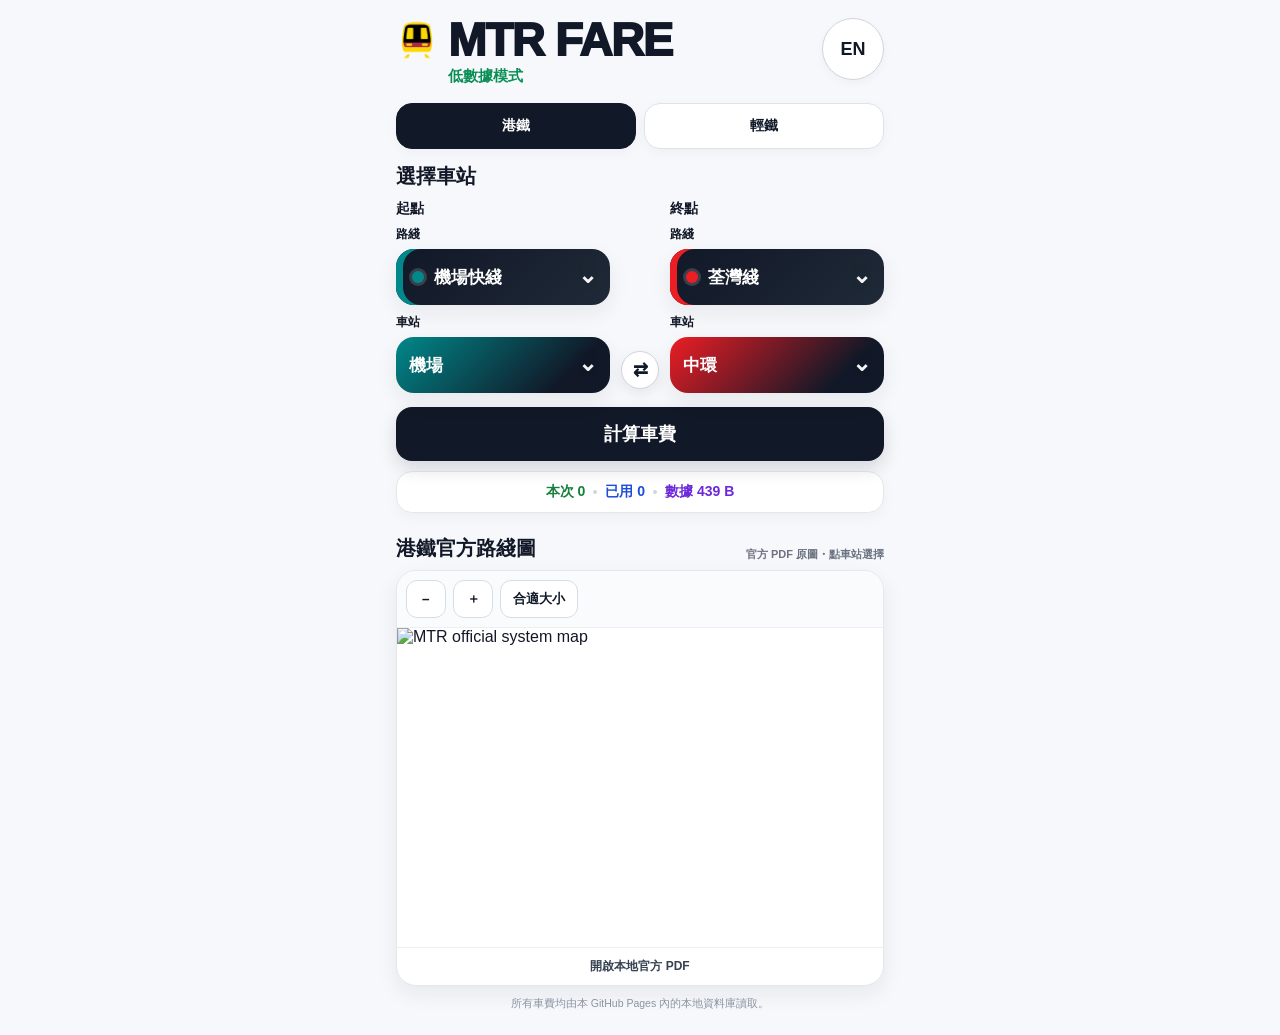
==== commit 9f7d25cf: "Add files via upload" ====
--- a/index.html
+++ b/index.html
@@ -1,18 +1,17 @@
-<!doctype html><html lang="zh-Hant"><head><meta charset="utf-8"><meta name="viewport" content="width=device-width,initial-scale=1,viewport-fit=cover"><meta name="theme-color" content="#f7f8fb"><meta name="apple-mobile-web-app-capable" content="yes"><meta name="apple-mobile-web-app-title" content="MTR Fare"><title>MTR FARE</title><link rel="manifest" href="manifest.webmanifest"><link rel="apple-touch-icon" href="apple-touch-icon.png"><link rel="stylesheet" href="assets/styles.css"></head><body>
+<!doctype html><html lang="zh-Hant"><head><meta charset="utf-8"><meta name="viewport" content="width=device-width,initial-scale=1,viewport-fit=cover"><meta name="theme-color" content="#ffffff"><meta name="apple-mobile-web-app-capable" content="yes"><meta name="apple-mobile-web-app-title" content="MTR Fare"><title>MTR FARE</title><link rel="manifest" href="manifest.webmanifest"><link rel="apple-touch-icon" href="apple-touch-icon.png"><link rel="icon" href="favicon.png"><link rel="stylesheet" href="assets/styles.css"></head><body>
 <main class="app">
-<header class="header"><div class="brand"><div class="brand-title"><img src="assets/hk-mtr-logo-exact.png" alt="MTR"><h1>MTR FARE</h1></div><div class="low-data" data-i18n="low">低數據模式</div></div><button id="langBtn" class="lang-btn" type="button">EN</button></header>
-<nav class="service-tabs" aria-label="Fare type"><a class="service-tab active" href="./" style="display:grid;place-items:center;text-decoration:none" data-i18n="mtr">港鐵 / AEL</a><a class="service-tab" href="light-rail/" style="display:grid;place-items:center;text-decoration:none" data-i18n="lr">輕鐵</a><a class="service-tab" href="mtr-bus/" style="display:grid;place-items:center;text-decoration:none" data-i18n="bus">港鐵巴士</a></nav>
+<header class="header"><div class="brand"><div class="brand-title"><img src="icon-192.png" alt="MTR Fare"><h1>MTR FARE</h1></div><div class="low-data" data-i18n="low">低數據模式</div></div><button id="langBtn" class="lang-btn" type="button">EN</button></header>
+<nav class="service-tabs"><a class="service-tab active" href="./" data-i18n="mtr">港鐵</a><a class="service-tab" href="light-rail/" data-i18n="lr">輕鐵</a></nav>
 <h2 class="section-title" data-i18n="select">選擇車站</h2>
-<section class="journey-grid">
-  <div class="side"><div class="side-label" data-i18n="from">起點</div><div class="pick-group"><div><div class="pick-label" data-i18n="line">路綫</div><button id="fromLineBtn" class="picker-btn empty" type="button"></button></div><div><div class="pick-label" data-i18n="station">車站</div><button id="fromStationBtn" class="picker-btn station empty" type="button"></button></div></div></div>
-  <div class="swap-column"><button id="swapBtn" class="swap-btn" type="button" aria-label="Swap">⇄</button></div>
-  <div class="side"><div class="side-label" data-i18n="to">終點</div><div class="pick-group"><div><div class="pick-label" data-i18n="line">路綫</div><button id="toLineBtn" class="picker-btn empty" type="button"></button></div><div><div class="pick-label" data-i18n="station">車站</div><button id="toStationBtn" class="picker-btn station empty" type="button"></button></div></div></div>
+<section class="selector-grid">
+ <div class="journey-side"><div class="side-title" data-i18n="from">起點</div><div class="field"><label data-i18n="line">路綫</label><div id="fromLineWrap" class="select-wrap line-select"><select id="fromLine"></select></div></div><div class="field"><label data-i18n="station">車站</label><div id="fromStationWrap" class="select-wrap station-select"><select id="fromStation"></select></div></div></div>
+ <div class="swap-column"><button id="swapBtn" class="swap-btn" type="button">⇄</button></div>
+ <div class="journey-side"><div class="side-title" data-i18n="to">終點</div><div class="field"><label data-i18n="line">路綫</label><div id="toLineWrap" class="select-wrap line-select"><select id="toLine"></select></div></div><div class="field"><label data-i18n="station">車站</label><div id="toStationWrap" class="select-wrap station-select"><select id="toStation"></select></div></div></div>
 </section>
 <button id="calcBtn" class="calc-btn" type="button" data-i18n="calc">計算車費</button>
-<section id="result" class="result-card hidden"><div class="fare-row"><div class="fare-main"><div class="fare-kicker" data-i18n="fare">成人八達通・Audit 車費</div><div id="fareValue" class="fare-value">—</div></div><div><div id="fareRoute" class="fare-route"></div><div id="fareNote" class="fare-note"></div></div></div></section>
-<section class="usage"><span id="uLookup" class="u1">本次 0 B</span><span class="sep">•</span><span id="uUsed" class="u2">已用 0 B</span><span class="sep">•</span><span id="uData" class="u3">數據 0 B</span></section>
-<section class="map-section"><div class="map-heading"><h2 data-i18n="officialMap">港鐵官方路綫圖</h2><small data-i18n="mapHint">官方 PDF 原圖・點車站選擇</small></div><div class="map-card"><div class="map-tools"><button id="zoomOut" type="button">−</button><button id="zoomIn" type="button">＋</button><button id="zoomFit" class="fit" type="button" data-i18n="fit">合適大小</button></div><div class="map-viewport"><div class="map-stage"><img id="officialMap" src="assets/mtr-system-map.png" alt="MTR official system map"><div class="hotspots"></div></div><div id="mapMissing" class="map-missing">Official map is added automatically by the GitHub Pages build.</div></div><a class="map-pdf-link" href="assets/mtr-system-map.pdf" target="_blank" rel="noopener" data-i18n="pdf">開啟本地官方 PDF</a></div></section>
-<div class="source" data-i18n="dbSource">車費只讀取本 GitHub Pages 內的本地資料庫。</div>
+<section id="result" class="result-card hidden"><div class="fare-kicker" data-i18n="fare">成人八達通</div><div id="fareValue" class="fare-value">—</div><div id="fareMsg" class="fare-msg"></div></section>
+<section class="usage"><span class="u1"><span data-i18n="now">本次</span> <b id="sessionRequests">0</b></span><i class="sep"></i><span class="u2"><span data-i18n="used">已用</span> <b id="totalRequests">0</b></span><i class="sep"></i><span class="u3"><span data-i18n="data">數據</span> <b id="totalData">0 KB</b></span></section>
+<section class="map-section"><div class="map-heading"><h2 data-i18n="officialMap">港鐵官方路綫圖</h2><small data-i18n="mapHint">官方 PDF 原圖・點車站選擇</small></div><div class="map-card"><div class="map-tools"><button id="zoomOut" type="button">−</button><button id="zoomIn" type="button">＋</button><button id="zoomFit" class="fit" type="button" data-i18n="fit">合適大小</button></div><div class="map-viewport"><div class="map-stage"><img id="officialMap" src="assets/mtr-system-map.png" alt="MTR official system map"><div class="hotspots"></div></div><div id="mapMissing" class="map-missing">Map will be created from the official MTR PDF during GitHub Pages build.</div></div><a class="map-pdf-link" href="assets/mtr-system-map.pdf" target="_blank" rel="noopener" data-i18n="pdf">開啟本地官方 PDF</a></div></section>
+<div class="source" data-i18n="source">所有車費均由本 GitHub Pages 內的本地資料庫讀取。</div>
 </main>
-<div id="pickerSheet" class="sheet" aria-modal="true" role="dialog"><div id="sheetBackdrop" class="sheet-backdrop"></div><div class="sheet-panel"><div class="sheet-grab"></div><div class="sheet-head"><strong id="sheetTitle"></strong><button id="sheetClose" class="sheet-close" type="button">×</button></div><div id="sheetList" class="sheet-list"></div></div></div>
 <script src="assets/network.js"></script><script src="assets/mtr-app.js"></script><script src="assets/map-hotspots.js"></script><script src="assets/map.js"></script><script>if('serviceWorker'in navigator){window.addEventListener('load',()=>navigator.serviceWorker.register('service-worker.js').catch(()=>{}))}</script></body></html>
--- a/assets/styles.css
+++ b/assets/styles.css
@@ -1,53 +1,4 @@
-:root{
-  --bg:#f7f8fb;--card:#fff;--text:#111827;--muted:#6b7280;--line:#e5e7eb;
-  --dark:#111827;--green:#15803d;--blue:#1d4ed8;--purple:#6d28d9;--shadow:0 8px 22px rgba(17,24,39,.07);
-  --accent:#00888A;--mtr-red:#b91f3f;
-}
-*{box-sizing:border-box;-webkit-tap-highlight-color:transparent}
-html,body{margin:0;min-height:100%;font-family:-apple-system,BlinkMacSystemFont,"SF Pro Display","SF Pro Text","PingFang HK","PingFang TC","Microsoft JhengHei",sans-serif;background:var(--bg);color:var(--text)}
-body{padding:env(safe-area-inset-top) 0 env(safe-area-inset-bottom)}
-button{font:inherit}
-button:focus-visible{outline:3px solid #fbbf24;outline-offset:2px}
-.app{width:min(100%,560px);margin:0 auto;padding:14px 16px 28px}
-.header{display:flex;align-items:flex-start;justify-content:space-between;gap:14px;margin-top:4px}
-.brand{display:flex;flex-direction:column;gap:4px;min-width:0;flex:1 1 auto}
-.brand-title{display:flex;align-items:flex-start;gap:12px;min-width:0}
-.brand-title img{width:42px;height:42px;object-fit:contain;flex:0 0 auto;margin-top:2px}
-h1{margin:0;font-size:clamp(34px,10vw,46px);line-height:.98;letter-spacing:-1.4px;font-weight:950;white-space:nowrap}
-.low-data{display:flex;align-items:center;gap:6px;color:#0b8f57;font-weight:850;font-size:15px;margin-left:54px;white-space:nowrap}
-.lang-btn{appearance:none;border:1px solid #d1d5db;background:#fff;color:var(--text);border-radius:999px;width:62px;height:62px;padding:0;font-weight:900;font-size:18px;display:flex;align-items:center;justify-content:center;box-shadow:0 3px 10px rgba(0,0,0,.04);flex:0 0 auto}
-.service-tabs{display:grid;grid-template-columns:1.2fr 1fr 1fr;gap:8px;margin:18px 0 16px}
-.service-tab{appearance:none;border:1px solid #dfe3e8;background:#fff;color:#111827;border-radius:16px;min-height:48px;font-weight:900;font-size:14px;padding:9px 8px;box-shadow:0 4px 13px rgba(17,24,39,.035)}
-.service-tab.active{background:var(--dark);border-color:var(--dark);color:#fff}
-.section-title{font-size:21px;font-weight:950;margin:4px 0 12px}
-.journey-grid{display:grid;grid-template-columns:1fr;gap:9px;align-items:stretch}
-.journey-grid>.side{min-width:0;background:#fff;border:1px solid #e5e7eb;border-radius:20px;padding:13px;box-shadow:var(--shadow)}.side-label{font-size:15px;font-weight:950;margin:0 0 8px 2px}
-.pick-group{display:grid;grid-template-columns:minmax(0,.92fr) minmax(0,1.08fr);gap:9px}
-.pick-label{font-size:12px;color:#4b5563;font-weight:850;margin:0 0 5px 2px}
-.picker-btn{--line-color:#00888A;position:relative;width:100%;min-height:58px;border:1px solid #d7dde5;background:#fff;color:#111827;border-radius:18px;padding:8px 33px 8px 41px;text-align:left;font-weight:900;font-size:16px;box-shadow:var(--shadow);overflow:hidden;white-space:nowrap;text-overflow:ellipsis}
-.picker-btn::before{content:"";position:absolute;left:14px;top:50%;width:14px;height:14px;border-radius:50%;background:var(--line-color);transform:translateY(-50%);box-shadow:0 0 0 4px color-mix(in srgb,var(--line-color) 18%,transparent)}
-.picker-btn.station::before{background:#fff;border:4px solid var(--line-color);box-shadow:none}
-.picker-btn::after{content:"⌄";position:absolute;right:12px;top:50%;transform:translateY(-57%);font-size:21px;font-weight:900;color:#374151}
-.picker-btn.empty{color:#6b7280}
-.swap-column{display:flex;align-items:center;justify-content:center;height:34px;padding:0}
-.swap-btn{appearance:none;width:40px;height:40px;border-radius:50%;border:1px solid #d1d5db;background:#fff;color:#111827;font-weight:950;font-size:18px;box-shadow:0 5px 14px rgba(15,23,42,.08)}
-.calc-btn{appearance:none;border:0;width:100%;height:58px;border-radius:18px;background:#111827;color:#fff;font-size:19px;font-weight:950;margin-top:14px;box-shadow:0 8px 18px rgba(17,24,39,.16)}
-.calc-btn:active{transform:translateY(1px)}
-.result-card{margin-top:12px;background:#fff;border:1px solid #e5e7eb;border-radius:22px;padding:20px 19px;box-shadow:var(--shadow)}
-.result-card.hidden{display:none}
-.fare-row{display:flex;align-items:center;justify-content:space-between;gap:14px}
-.fare-main{min-width:0}.fare-kicker{font-size:13px;color:#6b7280;font-weight:850;margin-bottom:5px}.fare-value{font-size:48px;line-height:1;font-weight:950;letter-spacing:-1px}.fare-value .currency{font-size:23px;vertical-align:11px;margin-right:3px}.fare-route{font-size:17px;font-weight:900;text-align:right;line-height:1.25}.fare-note{font-size:12px;color:#6b7280;text-align:right;margin-top:5px;line-height:1.4}
-.usage{margin-top:10px;min-height:42px;border:1px solid #e5e7eb;background:#fff;border-radius:16px;display:flex;align-items:center;justify-content:center;gap:7px;padding:8px 10px;font-size:13px;font-weight:850;box-shadow:0 3px 10px rgba(17,24,39,.025)}
-.usage .u1{color:var(--green)}.usage .u2{color:var(--blue)}.usage .u3{color:var(--purple)}.usage .sep{color:#d1d5db}
-.neutral-note{display:none;margin-top:10px;color:#6b7280;font-size:12px;line-height:1.45;text-align:center}
-.map-section{margin-top:24px}.map-heading{display:flex;align-items:flex-end;justify-content:space-between;gap:12px;margin-bottom:9px}.map-heading h2{margin:0;font-size:21px;font-weight:950}.map-heading small{color:#6b7280;font-weight:800;font-size:11px;text-align:right}.map-card{background:#fff;border:1px solid #e5e7eb;border-radius:20px;box-shadow:var(--shadow);overflow:hidden}.map-tools{display:flex;gap:7px;padding:9px;border-bottom:1px solid #eceff3;background:#fafbfc}.map-tools button{border:1px solid #d7dde5;background:#fff;color:#111827;border-radius:11px;min-width:40px;height:38px;font-weight:900}.map-tools .fit{padding:0 12px}.map-viewport{position:relative;overflow:auto;max-height:60vh;background:#fff;overscroll-behavior:contain;touch-action:pan-x pan-y}.map-stage{position:relative;transform-origin:top left;min-width:100%}.map-stage img{display:block;width:100%;height:auto;user-select:none;-webkit-user-drag:none}.hotspots{position:absolute;inset:0;pointer-events:none}.map-hit{position:absolute;transform:translate(-50%,-50%);width:28px;height:28px;border:0;border-radius:50%;background:transparent;pointer-events:auto;padding:0}.map-hit::after{content:"";position:absolute;inset:8px;border-radius:50%;background:transparent}.map-hit:hover::after,.map-hit:focus-visible::after{background:rgba(255,215,0,.65);box-shadow:0 0 0 2px #111827}.map-hit.selected::after{background:#ffd84d;box-shadow:0 0 0 2px #111827,0 0 0 4px #fff}.map-missing{display:none;padding:22px 18px;text-align:center;color:#6b7280;font-size:12px;line-height:1.45}.map-pdf-link{display:block;text-align:center;padding:10px 12px;color:#374151;text-decoration:none;font-size:12px;font-weight:850;border-top:1px solid #edf0f3}
-.bottom-nav{display:flex;justify-content:center;gap:8px;flex-wrap:wrap;margin-top:18px}.bottom-nav a{background:#fff;border:1px solid #dfe3e8;color:#374151;border-radius:999px;padding:8px 12px;text-decoration:none;font-size:12px;font-weight:850}
-.source{margin-top:10px;text-align:center;color:#8a94a4;font-size:10.5px;line-height:1.4}
-/* custom picker sheet */
-.sheet{position:fixed;inset:0;display:none;z-index:50}.sheet.open{display:block}.sheet-backdrop{position:absolute;inset:0;background:rgba(15,23,42,.42);backdrop-filter:blur(2px)}.sheet-panel{position:absolute;left:0;right:0;bottom:0;max-height:min(78vh,680px);background:#f7f8fb;border-radius:26px 26px 0 0;padding:12px 14px max(18px,env(safe-area-inset-bottom));box-shadow:0 -18px 50px rgba(15,23,42,.18);overflow:hidden;display:flex;flex-direction:column}.sheet-grab{width:45px;height:5px;border-radius:99px;background:#d1d5db;margin:0 auto 10px}.sheet-head{display:flex;align-items:center;justify-content:space-between;gap:12px;padding:0 2px 10px}.sheet-head strong{font-size:20px;font-weight:950}.sheet-close{width:36px;height:36px;border-radius:50%;border:1px solid #d8dde4;background:#fff;color:#111827;font-size:20px;font-weight:900}.sheet-list{overflow:auto;padding:2px 0 5px;display:grid;grid-template-columns:1fr;gap:7px}.choice-btn{--choice:#00888A;position:relative;width:100%;border:1px solid #e0e5eb;background:#fff;color:#111827;border-radius:15px;min-height:52px;padding:10px 42px 10px 44px;text-align:left;font-size:16px;font-weight:850;box-shadow:0 3px 10px rgba(17,24,39,.035)}.choice-btn::before{content:"";position:absolute;left:16px;top:50%;width:14px;height:14px;border-radius:50%;background:var(--choice);transform:translateY(-50%)}.choice-btn.station-choice::before{background:#fff;border:4px solid var(--choice)}.choice-btn.selected{border-color:#9ca3af;background:#f3f4f6}.choice-btn.selected::after{content:"✓";position:absolute;right:16px;top:50%;transform:translateY(-50%);font-weight:950}.choice-sub{display:block;color:#6b7280;font-size:11px;font-weight:750;margin-top:2px}
-/* compact service pages */
-.service-form{background:#fff;border:1px solid #e5e7eb;border-radius:20px;padding:15px;box-shadow:var(--shadow)}.service-field{margin-bottom:10px}.service-field:last-child{margin-bottom:0}.service-field label{display:block;font-size:13px;font-weight:900;margin:0 0 6px 2px}.full-picker{width:100%}.route-info{font-size:12px;color:#6b7280;margin-top:8px;line-height:1.45}
-@media(max-width:390px){.app{padding-left:12px;padding-right:12px}.brand-title img{width:38px;height:38px}h1{font-size:34px}.low-data{margin-left:50px;font-size:14px}.lang-btn{width:56px;height:56px;font-size:17px}.journey-grid{grid-template-columns:1fr;gap:8px}.swap-column{height:32px;padding:0}.swap-btn{width:36px;height:36px}.pick-group{grid-template-columns:minmax(0,.9fr) minmax(0,1.1fr);gap:7px}.picker-btn{font-size:14px;padding-left:36px;padding-right:28px}.picker-btn::before{left:12px}.picker-btn::after{right:9px}.service-tabs{gap:6px}.service-tab{font-size:12px}.fare-value{font-size:42px}}
-@media(min-width:640px){.sheet-panel{left:50%;right:auto;width:min(560px,100%);transform:translateX(-50%)}.sheet-list{grid-template-columns:1fr 1fr}}
-
-.service-form .journey-grid>.side{box-shadow:none;border-color:#e9edf2;background:#fbfcfd}
+:root{--bg:#f7f8fb;--card:#fff;--text:#111827;--muted:#6b7280;--line:#e5e7eb;--dark:#111827;--green:#15803d;--blue:#1d4ed8;--purple:#6d28d9;--shadow:0 8px 22px rgba(17,24,39,.07);--mtr-line:#53B7E8}
+*{box-sizing:border-box;-webkit-tap-highlight-color:transparent}html,body{margin:0;min-height:100%;font-family:-apple-system,BlinkMacSystemFont,"SF Pro Display","SF Pro Text","PingFang HK","PingFang TC","Microsoft JhengHei",sans-serif;background:var(--bg);color:var(--text)}body{padding:env(safe-area-inset-top) 0 env(safe-area-inset-bottom)}button,select{font-family:inherit}.app{width:min(100%,520px);margin:0 auto;padding:14px 16px 24px}.header{display:flex;align-items:flex-start;justify-content:space-between;gap:14px;margin-top:4px}.brand{display:flex;flex-direction:column;gap:4px;min-width:0;flex:1}.brand-title{display:flex;align-items:flex-start;gap:10px}.brand-title img{width:42px;height:42px;object-fit:contain;margin-top:1px;flex:0 0 auto}h1{margin:0;font-size:clamp(34px,10vw,46px);line-height:.98;letter-spacing:-1.4px;font-weight:950;white-space:nowrap}.low-data{color:#0b8f57;font-weight:850;font-size:15px;margin-left:52px;white-space:nowrap}.lang-btn{appearance:none;border:1px solid #d1d5db;background:#fff;color:var(--text);border-radius:999px;width:62px;height:62px;padding:0;font-weight:900;font-size:18px;display:flex;align-items:center;justify-content:center;box-shadow:0 3px 10px rgba(0,0,0,.04);flex:0 0 auto}.service-tabs{display:grid;grid-template-columns:1fr 1fr;gap:8px;margin:17px 0 14px}.service-tab{display:grid;place-items:center;text-decoration:none;border:1px solid #dfe3e8;background:#fff;color:#111827;border-radius:16px;min-height:46px;font-weight:900;font-size:14px;box-shadow:0 4px 13px rgba(17,24,39,.035)}.service-tab.active{background:var(--dark);border-color:var(--dark);color:#fff}.section-title{font-size:20px;font-weight:950;margin:4px 0 10px}.selector-grid{display:grid;grid-template-columns:1fr 42px 1fr;gap:9px;align-items:end}.journey-side{min-width:0}.side-title{font-size:14px;font-weight:900;margin-bottom:8px}.field{margin-bottom:9px}.field:last-child{margin-bottom:0}.field label{display:block;font-size:12px;font-weight:900;margin:0 0 6px}.select-wrap{--mtr-line:#53B7E8;position:relative;height:56px;border-radius:18px;overflow:hidden;box-shadow:var(--shadow)}.select-wrap.line-select{background:linear-gradient(135deg,#111827,#1f2937);box-shadow:inset 7px 0 0 var(--mtr-line),var(--shadow)}.select-wrap.line-select::before{content:"";position:absolute;left:16px;top:50%;width:12px;height:12px;border-radius:50%;background:var(--mtr-line);transform:translateY(-50%);pointer-events:none;box-shadow:0 0 0 3px rgba(255,255,255,.16);z-index:2}.select-wrap.station-select{background:linear-gradient(135deg,var(--mtr-line),#111827 78%)}.select-wrap::after{content:"⌄";position:absolute;right:13px;top:50%;transform:translateY(-55%);font-size:23px;font-weight:900;color:#fff;opacity:.95;pointer-events:none}.select-wrap select{width:100%;height:56px;border:0;outline:0;appearance:none;background:transparent;color:#fff;font-size:17px;font-weight:900;padding:0 34px 0 13px}.select-wrap.line-select select{padding-left:38px}.select-wrap option{color:#111827;background:#fff}.swap-column{display:flex;align-items:center;justify-content:center;padding-bottom:4px}.swap-btn{appearance:none;width:38px;height:38px;border-radius:50%;border:1px solid #d1d5db;background:#fff;color:#111827;font-weight:950;font-size:18px;box-shadow:0 5px 14px rgba(15,23,42,.08)}.calc-btn{appearance:none;border:0;width:100%;height:54px;border-radius:16px;background:#111827;color:#fff;font-size:18px;font-weight:950;margin-top:14px;box-shadow:0 8px 18px rgba(17,24,39,.14)}.result-card{margin-top:12px;background:#fff;border:1px solid #e5e7eb;border-radius:20px;padding:17px 16px;box-shadow:var(--shadow);text-align:center}.result-card.hidden{display:none}.fare-kicker{font-size:13px;color:#6b7280;font-weight:850;margin-bottom:3px}.fare-value{font-size:44px;line-height:1;font-weight:950;letter-spacing:-1px;text-align:center}.fare-value .currency{font-size:22px;vertical-align:9px;margin-right:2px}.fare-msg{font-size:12px;color:#6b7280;font-weight:750;margin-top:8px;line-height:1.35}.usage{margin-top:10px;height:42px;border:1px solid #e5e7eb;background:#fff;border-radius:16px;display:flex;align-items:center;justify-content:center;gap:8px;padding:0 10px;box-shadow:0 5px 14px rgba(17,24,39,.04);font-size:14px;font-weight:900;white-space:nowrap}.usage .u1{color:#15803d}.usage .u2{color:#1d4ed8}.usage .u3{color:#6d28d9}.usage .sep{width:4px;height:4px;border-radius:50%;background:#d1d5db;flex:0 0 auto}.map-section{margin-top:22px}.map-heading{display:flex;align-items:flex-end;justify-content:space-between;gap:10px;margin-bottom:8px}.map-heading h2{margin:0;font-size:20px;font-weight:950}.map-heading small{font-size:11px;color:#6b7280;font-weight:800;text-align:right}.map-card{background:#fff;border:1px solid #e5e7eb;border-radius:20px;box-shadow:var(--shadow);overflow:hidden}.map-tools{display:flex;gap:7px;padding:9px;border-bottom:1px solid #eceff3;background:#fafbfc}.map-tools button{border:1px solid #d7dde5;background:#fff;color:#111827;border-radius:11px;min-width:40px;height:38px;font-weight:900}.map-tools .fit{padding:0 12px}.map-viewport{position:relative;overflow:auto;max-height:62vh;background:#fff;overscroll-behavior:contain;touch-action:pan-x pan-y}.map-stage{position:relative;transform-origin:top left;min-width:100%}.map-stage img{display:block;width:100%;height:auto;user-select:none;-webkit-user-drag:none}.hotspots{position:absolute;inset:0;pointer-events:none}.map-hit{--hit:#111827;position:absolute;transform:translate(-50%,-50%);width:24px;height:24px;border:0;background:transparent;pointer-events:auto;padding:0}.map-hit::after{content:"";position:absolute;left:50%;top:50%;width:10px;height:10px;border-radius:50%;background:#fff;border:2px solid var(--hit);transform:translate(-50%,-50%);box-shadow:0 0 0 2px rgba(255,255,255,.95)}.map-hit:hover::after,.map-hit:focus-visible::after,.map-hit.selected::after{width:14px;height:14px;background:#ffd84d;border-color:#111827}.map-missing{display:none;padding:22px 18px;text-align:center;color:#6b7280;font-size:12px}.map-pdf-link{display:block;text-align:center;padding:10px 12px;color:#374151;text-decoration:none;font-size:12px;font-weight:850;border-top:1px solid #edf0f3}.source{margin-top:10px;text-align:center;color:#8a94a4;font-size:10.5px;line-height:1.4}.lr-grid{display:grid;grid-template-columns:1fr 42px 1fr;gap:9px;align-items:end}.lr-select{--mtr-line:#D4A72C;background:linear-gradient(135deg,var(--mtr-line),#111827 78%)}
+@media(max-width:390px){.app{padding-left:12px;padding-right:12px}.brand-title img{width:38px;height:38px}h1{font-size:34px}.low-data{margin-left:48px;font-size:14px}.lang-btn{width:56px;height:56px}.selector-grid,.lr-grid{grid-template-columns:minmax(0,1fr) 38px minmax(0,1fr);gap:6px}.select-wrap select{font-size:14px;padding-right:27px}.select-wrap.line-select select{padding-left:35px}.select-wrap.line-select::before{left:12px}.select-wrap::after{right:9px}.fare-value{font-size:40px}.usage{font-size:13px;gap:6px}}
+.map-hit{transform:none;min-width:18px;min-height:18px}.map-hit::after{left:0;top:50%;transform:translate(-45%,-50%)}
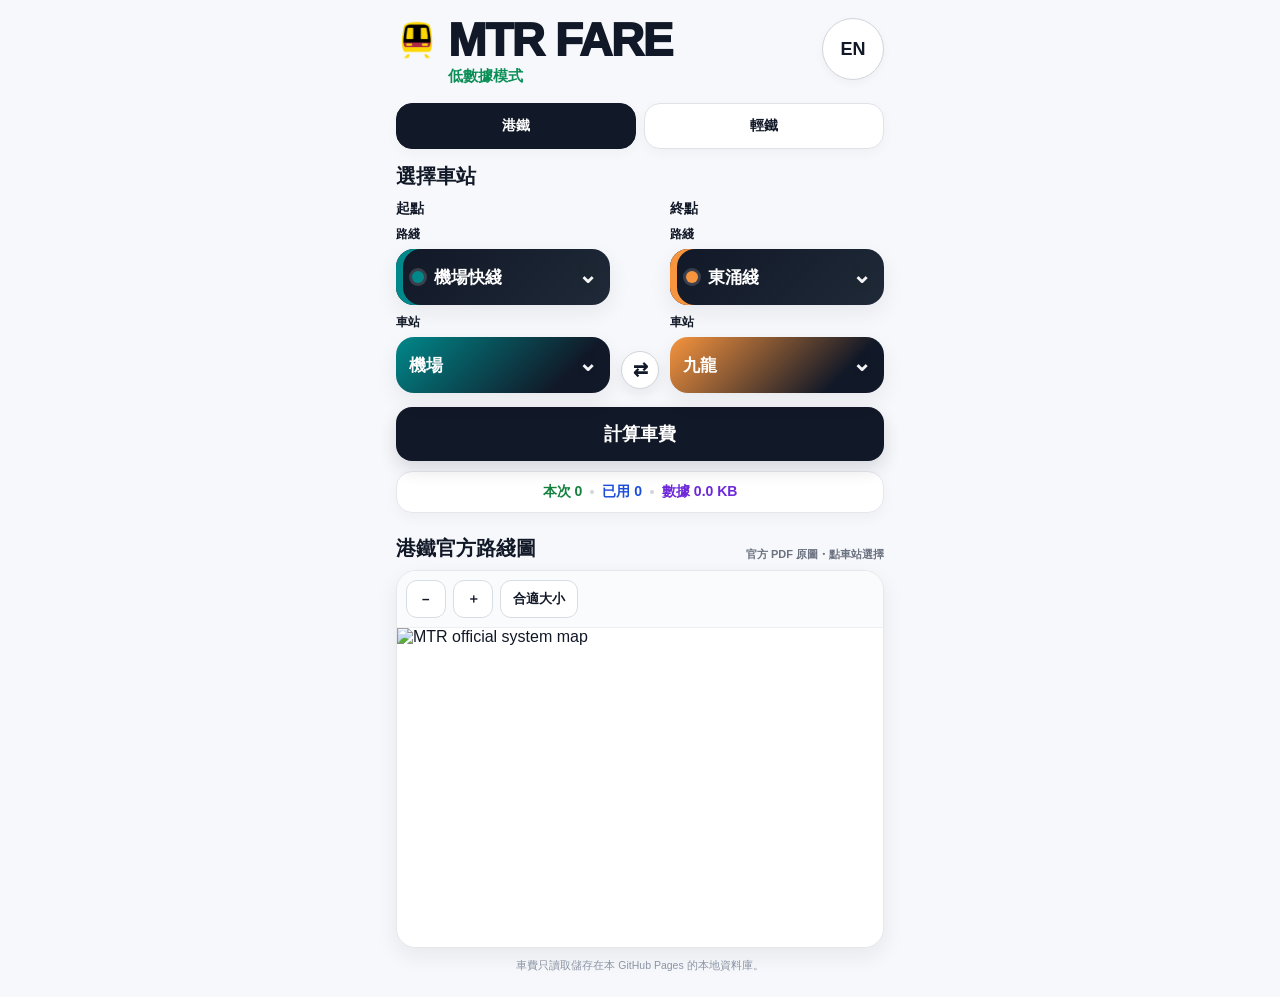
==== commit 4a8b6ad2: "Add files via upload" ====
--- a/index.html
+++ b/index.html
@@ -5,13 +5,13 @@
 <h2 class="section-title" data-i18n="select">選擇車站</h2>
 <section class="selector-grid">
  <div class="journey-side"><div class="side-title" data-i18n="from">起點</div><div class="field"><label data-i18n="line">路綫</label><div id="fromLineWrap" class="select-wrap line-select"><select id="fromLine"></select></div></div><div class="field"><label data-i18n="station">車站</label><div id="fromStationWrap" class="select-wrap station-select"><select id="fromStation"></select></div></div></div>
- <div class="swap-column"><button id="swapBtn" class="swap-btn" type="button">⇄</button></div>
+ <div class="swap-column"><button id="swapBtn" class="swap-btn" type="button" aria-label="Swap">⇄</button></div>
  <div class="journey-side"><div class="side-title" data-i18n="to">終點</div><div class="field"><label data-i18n="line">路綫</label><div id="toLineWrap" class="select-wrap line-select"><select id="toLine"></select></div></div><div class="field"><label data-i18n="station">車站</label><div id="toStationWrap" class="select-wrap station-select"><select id="toStation"></select></div></div></div>
 </section>
 <button id="calcBtn" class="calc-btn" type="button" data-i18n="calc">計算車費</button>
 <section id="result" class="result-card hidden"><div class="fare-kicker" data-i18n="fare">成人八達通</div><div id="fareValue" class="fare-value">—</div><div id="fareMsg" class="fare-msg"></div></section>
-<section class="usage"><span class="u1"><span data-i18n="now">本次</span> <b id="sessionRequests">0</b></span><i class="sep"></i><span class="u2"><span data-i18n="used">已用</span> <b id="totalRequests">0</b></span><i class="sep"></i><span class="u3"><span data-i18n="data">數據</span> <b id="totalData">0 KB</b></span></section>
-<section class="map-section"><div class="map-heading"><h2 data-i18n="officialMap">港鐵官方路綫圖</h2><small data-i18n="mapHint">官方 PDF 原圖・點車站選擇</small></div><div class="map-card"><div class="map-tools"><button id="zoomOut" type="button">−</button><button id="zoomIn" type="button">＋</button><button id="zoomFit" class="fit" type="button" data-i18n="fit">合適大小</button></div><div class="map-viewport"><div class="map-stage"><img id="officialMap" src="assets/mtr-system-map.png" alt="MTR official system map"><div class="hotspots"></div></div><div id="mapMissing" class="map-missing">Map will be created from the official MTR PDF during GitHub Pages build.</div></div><a class="map-pdf-link" href="assets/mtr-system-map.pdf" target="_blank" rel="noopener" data-i18n="pdf">開啟本地官方 PDF</a></div></section>
-<div class="source" data-i18n="source">所有車費均由本 GitHub Pages 內的本地資料庫讀取。</div>
+<section class="usage"><span class="u1"><span data-i18n="now">本次</span> <b id="sessionRequests">0</b></span><i class="sep"></i><span class="u2"><span data-i18n="used">已用</span> <b id="totalRequests">0</b></span><i class="sep"></i><span class="u3"><span data-i18n="data">數據</span> <b id="totalData">0.0 KB</b></span></section>
+<section class="map-section"><div class="map-heading"><h2 data-i18n="officialMap">港鐵官方路綫圖</h2><small data-i18n="mapHint">官方 PDF 原圖・點車站選擇</small></div><div class="map-card"><div class="map-tools"><button id="zoomOut" type="button">−</button><button id="zoomIn" type="button">＋</button><button id="zoomFit" class="fit" type="button" data-i18n="fit">合適大小</button></div><div class="map-viewport"><div class="map-stage"><img id="officialMap" src="assets/mtr-system-map.png" alt="MTR official system map"><div class="hotspots"></div></div><img id="officialMapFallback" class="map-image-fallback" alt="Official MTR system map fallback" data-src="https://www.mtr.com.hk/en/customer/images/jp/system_map.png"></div></div></section>
+<div class="source" data-i18n="source">車費只讀取儲存在本 GitHub Pages 的本地資料庫。</div>
 </main>
-<script src="assets/network.js"></script><script src="assets/mtr-app.js"></script><script src="assets/map-hotspots.js"></script><script src="assets/map.js"></script><script>if('serviceWorker'in navigator){window.addEventListener('load',()=>navigator.serviceWorker.register('service-worker.js').catch(()=>{}))}</script></body></html>
+<script>window.MTR_BASE='./'</script><script src="assets/network.js"></script><script src="assets/ael-fallback.js"></script><script src="assets/mtr-app.js"></script><script src="assets/map-hotspots.js"></script><script src="assets/map.js"></script><script>if('serviceWorker'in navigator){window.addEventListener('load',()=>navigator.serviceWorker.register('service-worker.js').catch(()=>{}))}</script></body></html>
--- a/assets/styles.css
+++ b/assets/styles.css
@@ -1,4 +1,13 @@
 :root{--bg:#f7f8fb;--card:#fff;--text:#111827;--muted:#6b7280;--line:#e5e7eb;--dark:#111827;--green:#15803d;--blue:#1d4ed8;--purple:#6d28d9;--shadow:0 8px 22px rgba(17,24,39,.07);--mtr-line:#53B7E8}
-*{box-sizing:border-box;-webkit-tap-highlight-color:transparent}html,body{margin:0;min-height:100%;font-family:-apple-system,BlinkMacSystemFont,"SF Pro Display","SF Pro Text","PingFang HK","PingFang TC","Microsoft JhengHei",sans-serif;background:var(--bg);color:var(--text)}body{padding:env(safe-area-inset-top) 0 env(safe-area-inset-bottom)}button,select{font-family:inherit}.app{width:min(100%,520px);margin:0 auto;padding:14px 16px 24px}.header{display:flex;align-items:flex-start;justify-content:space-between;gap:14px;margin-top:4px}.brand{display:flex;flex-direction:column;gap:4px;min-width:0;flex:1}.brand-title{display:flex;align-items:flex-start;gap:10px}.brand-title img{width:42px;height:42px;object-fit:contain;margin-top:1px;flex:0 0 auto}h1{margin:0;font-size:clamp(34px,10vw,46px);line-height:.98;letter-spacing:-1.4px;font-weight:950;white-space:nowrap}.low-data{color:#0b8f57;font-weight:850;font-size:15px;margin-left:52px;white-space:nowrap}.lang-btn{appearance:none;border:1px solid #d1d5db;background:#fff;color:var(--text);border-radius:999px;width:62px;height:62px;padding:0;font-weight:900;font-size:18px;display:flex;align-items:center;justify-content:center;box-shadow:0 3px 10px rgba(0,0,0,.04);flex:0 0 auto}.service-tabs{display:grid;grid-template-columns:1fr 1fr;gap:8px;margin:17px 0 14px}.service-tab{display:grid;place-items:center;text-decoration:none;border:1px solid #dfe3e8;background:#fff;color:#111827;border-radius:16px;min-height:46px;font-weight:900;font-size:14px;box-shadow:0 4px 13px rgba(17,24,39,.035)}.service-tab.active{background:var(--dark);border-color:var(--dark);color:#fff}.section-title{font-size:20px;font-weight:950;margin:4px 0 10px}.selector-grid{display:grid;grid-template-columns:1fr 42px 1fr;gap:9px;align-items:end}.journey-side{min-width:0}.side-title{font-size:14px;font-weight:900;margin-bottom:8px}.field{margin-bottom:9px}.field:last-child{margin-bottom:0}.field label{display:block;font-size:12px;font-weight:900;margin:0 0 6px}.select-wrap{--mtr-line:#53B7E8;position:relative;height:56px;border-radius:18px;overflow:hidden;box-shadow:var(--shadow)}.select-wrap.line-select{background:linear-gradient(135deg,#111827,#1f2937);box-shadow:inset 7px 0 0 var(--mtr-line),var(--shadow)}.select-wrap.line-select::before{content:"";position:absolute;left:16px;top:50%;width:12px;height:12px;border-radius:50%;background:var(--mtr-line);transform:translateY(-50%);pointer-events:none;box-shadow:0 0 0 3px rgba(255,255,255,.16);z-index:2}.select-wrap.station-select{background:linear-gradient(135deg,var(--mtr-line),#111827 78%)}.select-wrap::after{content:"⌄";position:absolute;right:13px;top:50%;transform:translateY(-55%);font-size:23px;font-weight:900;color:#fff;opacity:.95;pointer-events:none}.select-wrap select{width:100%;height:56px;border:0;outline:0;appearance:none;background:transparent;color:#fff;font-size:17px;font-weight:900;padding:0 34px 0 13px}.select-wrap.line-select select{padding-left:38px}.select-wrap option{color:#111827;background:#fff}.swap-column{display:flex;align-items:center;justify-content:center;padding-bottom:4px}.swap-btn{appearance:none;width:38px;height:38px;border-radius:50%;border:1px solid #d1d5db;background:#fff;color:#111827;font-weight:950;font-size:18px;box-shadow:0 5px 14px rgba(15,23,42,.08)}.calc-btn{appearance:none;border:0;width:100%;height:54px;border-radius:16px;background:#111827;color:#fff;font-size:18px;font-weight:950;margin-top:14px;box-shadow:0 8px 18px rgba(17,24,39,.14)}.result-card{margin-top:12px;background:#fff;border:1px solid #e5e7eb;border-radius:20px;padding:17px 16px;box-shadow:var(--shadow);text-align:center}.result-card.hidden{display:none}.fare-kicker{font-size:13px;color:#6b7280;font-weight:850;margin-bottom:3px}.fare-value{font-size:44px;line-height:1;font-weight:950;letter-spacing:-1px;text-align:center}.fare-value .currency{font-size:22px;vertical-align:9px;margin-right:2px}.fare-msg{font-size:12px;color:#6b7280;font-weight:750;margin-top:8px;line-height:1.35}.usage{margin-top:10px;height:42px;border:1px solid #e5e7eb;background:#fff;border-radius:16px;display:flex;align-items:center;justify-content:center;gap:8px;padding:0 10px;box-shadow:0 5px 14px rgba(17,24,39,.04);font-size:14px;font-weight:900;white-space:nowrap}.usage .u1{color:#15803d}.usage .u2{color:#1d4ed8}.usage .u3{color:#6d28d9}.usage .sep{width:4px;height:4px;border-radius:50%;background:#d1d5db;flex:0 0 auto}.map-section{margin-top:22px}.map-heading{display:flex;align-items:flex-end;justify-content:space-between;gap:10px;margin-bottom:8px}.map-heading h2{margin:0;font-size:20px;font-weight:950}.map-heading small{font-size:11px;color:#6b7280;font-weight:800;text-align:right}.map-card{background:#fff;border:1px solid #e5e7eb;border-radius:20px;box-shadow:var(--shadow);overflow:hidden}.map-tools{display:flex;gap:7px;padding:9px;border-bottom:1px solid #eceff3;background:#fafbfc}.map-tools button{border:1px solid #d7dde5;background:#fff;color:#111827;border-radius:11px;min-width:40px;height:38px;font-weight:900}.map-tools .fit{padding:0 12px}.map-viewport{position:relative;overflow:auto;max-height:62vh;background:#fff;overscroll-behavior:contain;touch-action:pan-x pan-y}.map-stage{position:relative;transform-origin:top left;min-width:100%}.map-stage img{display:block;width:100%;height:auto;user-select:none;-webkit-user-drag:none}.hotspots{position:absolute;inset:0;pointer-events:none}.map-hit{--hit:#111827;position:absolute;transform:translate(-50%,-50%);width:24px;height:24px;border:0;background:transparent;pointer-events:auto;padding:0}.map-hit::after{content:"";position:absolute;left:50%;top:50%;width:10px;height:10px;border-radius:50%;background:#fff;border:2px solid var(--hit);transform:translate(-50%,-50%);box-shadow:0 0 0 2px rgba(255,255,255,.95)}.map-hit:hover::after,.map-hit:focus-visible::after,.map-hit.selected::after{width:14px;height:14px;background:#ffd84d;border-color:#111827}.map-missing{display:none;padding:22px 18px;text-align:center;color:#6b7280;font-size:12px}.map-pdf-link{display:block;text-align:center;padding:10px 12px;color:#374151;text-decoration:none;font-size:12px;font-weight:850;border-top:1px solid #edf0f3}.source{margin-top:10px;text-align:center;color:#8a94a4;font-size:10.5px;line-height:1.4}.lr-grid{display:grid;grid-template-columns:1fr 42px 1fr;gap:9px;align-items:end}.lr-select{--mtr-line:#D4A72C;background:linear-gradient(135deg,var(--mtr-line),#111827 78%)}
+*{box-sizing:border-box;-webkit-tap-highlight-color:transparent}html,body{margin:0;min-height:100%;font-family:-apple-system,BlinkMacSystemFont,"SF Pro Display","SF Pro Text","PingFang HK","PingFang TC","Microsoft JhengHei",sans-serif;background:var(--bg);color:var(--text)}body{padding:env(safe-area-inset-top) 0 env(safe-area-inset-bottom)}button,select{font-family:inherit}.app{width:min(100%,520px);margin:0 auto;padding:14px 16px 24px}.header{display:flex;align-items:flex-start;justify-content:space-between;gap:14px;margin-top:4px}.brand{display:flex;flex-direction:column;gap:4px;min-width:0;flex:1}.brand-title{display:flex;align-items:flex-start;gap:10px}.brand-title img{width:42px;height:42px;object-fit:contain;margin-top:1px;flex:0 0 auto}h1{margin:0;font-size:clamp(34px,10vw,46px);line-height:.98;letter-spacing:-1.4px;font-weight:950;white-space:nowrap}.low-data{color:#0b8f57;font-weight:850;font-size:15px;margin-left:52px;white-space:nowrap}.lang-btn{appearance:none;border:1px solid #d1d5db;background:#fff;color:var(--text);border-radius:999px;width:62px;height:62px;padding:0;font-weight:900;font-size:18px;display:flex;align-items:center;justify-content:center;box-shadow:0 3px 10px rgba(0,0,0,.04);flex:0 0 auto}.service-tabs{display:grid;grid-template-columns:1fr 1fr;gap:8px;margin:17px 0 14px}.service-tab{display:grid;place-items:center;text-decoration:none;border:1px solid #dfe3e8;background:#fff;color:#111827;border-radius:16px;min-height:46px;font-weight:900;font-size:14px;box-shadow:0 4px 13px rgba(17,24,39,.035)}.service-tab.active{background:var(--dark);border-color:var(--dark);color:#fff}.section-title{font-size:20px;font-weight:950;margin:4px 0 10px}.selector-grid{display:grid;grid-template-columns:1fr 42px 1fr;gap:9px;align-items:end}.journey-side{min-width:0}.side-title{font-size:14px;font-weight:900;margin-bottom:8px}.field{margin-bottom:9px}.field:last-child{margin-bottom:0}.field label{display:block;font-size:12px;font-weight:900;margin:0 0 6px}.select-wrap{--mtr-line:#53B7E8;position:relative;height:56px;border-radius:18px;overflow:hidden;box-shadow:var(--shadow)}.select-wrap.line-select{background:linear-gradient(135deg,#111827,#1f2937);box-shadow:inset 7px 0 0 var(--mtr-line),var(--shadow)}.select-wrap.line-select::before{content:"";position:absolute;left:16px;top:50%;width:12px;height:12px;border-radius:50%;background:var(--mtr-line);transform:translateY(-50%);pointer-events:none;box-shadow:0 0 0 3px rgba(255,255,255,.16);z-index:2}.select-wrap.station-select{background:linear-gradient(135deg,var(--mtr-line),#111827 78%)}.select-wrap::after{content:"⌄";position:absolute;right:13px;top:50%;transform:translateY(-55%);font-size:23px;font-weight:900;color:#fff;opacity:.95;pointer-events:none}.select-wrap select{width:100%;height:56px;border:0;outline:0;appearance:none;background:transparent;color:#fff;font-size:17px;font-weight:900;padding:0 34px 0 13px}.select-wrap.line-select select{padding-left:38px}.select-wrap option{color:#111827;background:#fff}.swap-column{display:flex;align-items:center;justify-content:center;padding-bottom:4px}.swap-btn{appearance:none;width:38px;height:38px;border-radius:50%;border:1px solid #d1d5db;background:#fff;color:#111827;font-weight:950;font-size:18px;box-shadow:0 5px 14px rgba(15,23,42,.08)}.calc-btn{appearance:none;border:0;width:100%;height:54px;border-radius:16px;background:#111827;color:#fff;font-size:18px;font-weight:950;margin-top:14px;box-shadow:0 8px 18px rgba(17,24,39,.14)}.result-card{margin-top:12px;background:#fff;border:1px solid #e5e7eb;border-radius:20px;padding:17px 16px;box-shadow:var(--shadow);text-align:center}.result-card.hidden{display:none}.fare-kicker{font-size:13px;color:#6b7280;font-weight:850;margin-bottom:3px}.fare-value{font-size:44px;line-height:1;font-weight:950;letter-spacing:-1px;text-align:center}.fare-value .currency{font-size:22px;vertical-align:9px;margin-right:2px}.fare-msg{font-size:12px;color:#6b7280;font-weight:750;margin-top:8px;line-height:1.35}.usage{margin-top:10px;height:42px;border:1px solid #e5e7eb;background:#fff;border-radius:16px;display:flex;align-items:center;justify-content:center;gap:8px;padding:0 10px;box-shadow:0 5px 14px rgba(17,24,39,.04);font-size:14px;font-weight:900;white-space:nowrap}.usage .u1{color:#15803d}.usage .u2{color:#1d4ed8}.usage .u3{color:#6d28d9}.usage .sep{width:4px;height:4px;border-radius:50%;background:#d1d5db;flex:0 0 auto}.map-section{margin-top:22px}.map-heading{display:flex;align-items:flex-end;justify-content:space-between;gap:10px;margin-bottom:8px}.map-heading h2{margin:0;font-size:20px;font-weight:950}.map-heading small{font-size:11px;color:#6b7280;font-weight:800;text-align:right}.map-card{background:#fff;border:1px solid #e5e7eb;border-radius:20px;box-shadow:var(--shadow);overflow:hidden}.map-tools{display:flex;gap:7px;padding:9px;border-bottom:1px solid #eceff3;background:#fafbfc}.map-tools button{border:1px solid #d7dde5;background:#fff;color:#111827;border-radius:11px;min-width:40px;height:38px;font-weight:900}.map-tools .fit{padding:0 12px}.map-viewport{position:relative;overflow:auto;max-height:62vh;background:#fff;overscroll-behavior:contain;touch-action:pan-x pan-y}.map-stage{position:relative;transform-origin:top left;min-width:100%}.map-stage img{display:block;width:100%;height:auto;user-select:none;-webkit-user-drag:none}.hotspots{position:absolute;inset:0;pointer-events:none}.map-hit{--hit:#111827;position:absolute;transform:translate(-50%,-50%);width:24px;height:24px;border:0;background:transparent;pointer-events:auto;padding:0}.map-hit::after{content:"";position:absolute;left:50%;top:50%;width:10px;height:10px;border-radius:50%;background:#fff;border:2px solid var(--hit);transform:translate(-50%,-50%);box-shadow:0 0 0 2px rgba(255,255,255,.95)}.map-hit:hover::after,.map-hit:focus-visible::after,.map-hit.selected::after{width:14px;height:14px;background:#ffd84d;border-color:#111827}.map-missing{display:none;padding:22px 18px;text-align:center;color:#6b7280;font-size:12px}.source{margin-top:10px;text-align:center;color:#8a94a4;font-size:10.5px;line-height:1.4}.lr-grid{display:grid;grid-template-columns:1fr 42px 1fr;gap:9px;align-items:end}.lr-select{--mtr-line:#D4A72C;background:linear-gradient(135deg,var(--mtr-line),#111827 78%)}
 @media(max-width:390px){.app{padding-left:12px;padding-right:12px}.brand-title img{width:38px;height:38px}h1{font-size:34px}.low-data{margin-left:48px;font-size:14px}.lang-btn{width:56px;height:56px}.selector-grid,.lr-grid{grid-template-columns:minmax(0,1fr) 38px minmax(0,1fr);gap:6px}.select-wrap select{font-size:14px;padding-right:27px}.select-wrap.line-select select{padding-left:35px}.select-wrap.line-select::before{left:12px}.select-wrap::after{right:9px}.fare-value{font-size:40px}.usage{font-size:13px;gap:6px}}
 .map-hit{transform:none;min-width:18px;min-height:18px}.map-hit::after{left:0;top:50%;transform:translate(-45%,-50%)}
+/* V6 map: station hit targets remain visible on the exact official map artwork. */
+.map-hit{position:absolute;transform:none;border:0;background:transparent;pointer-events:auto;padding:0;min-width:24px;min-height:24px;z-index:3}
+.map-hit::after{content:"";position:absolute;left:0;top:50%;width:11px;height:11px;border-radius:50%;background:#fff;border:3px solid var(--hit);transform:translate(-50%,-50%);box-shadow:0 0 0 2px rgba(255,255,255,.95),0 2px 5px rgba(17,24,39,.2)}
+.map-hit:hover::after,.map-hit:focus-visible::after,.map-hit.selected::after{width:15px;height:15px;background:#ffd84d;border-color:#111827}
+.map-pdf-fallback{display:none;width:100%;height:62vh;border:0;background:#fff}
+.map-viewport.pdf-fallback-mode{overflow:hidden;max-height:none}
+.map-hit.node-hit{width:30px!important;height:30px!important;transform:translate(-50%,-50%)!important}
+.map-hit.node-hit::after{left:50%!important;top:50%!important;transform:translate(-50%,-50%)!important}
+.map-image-fallback{display:none;width:100%;height:auto;background:#fff}
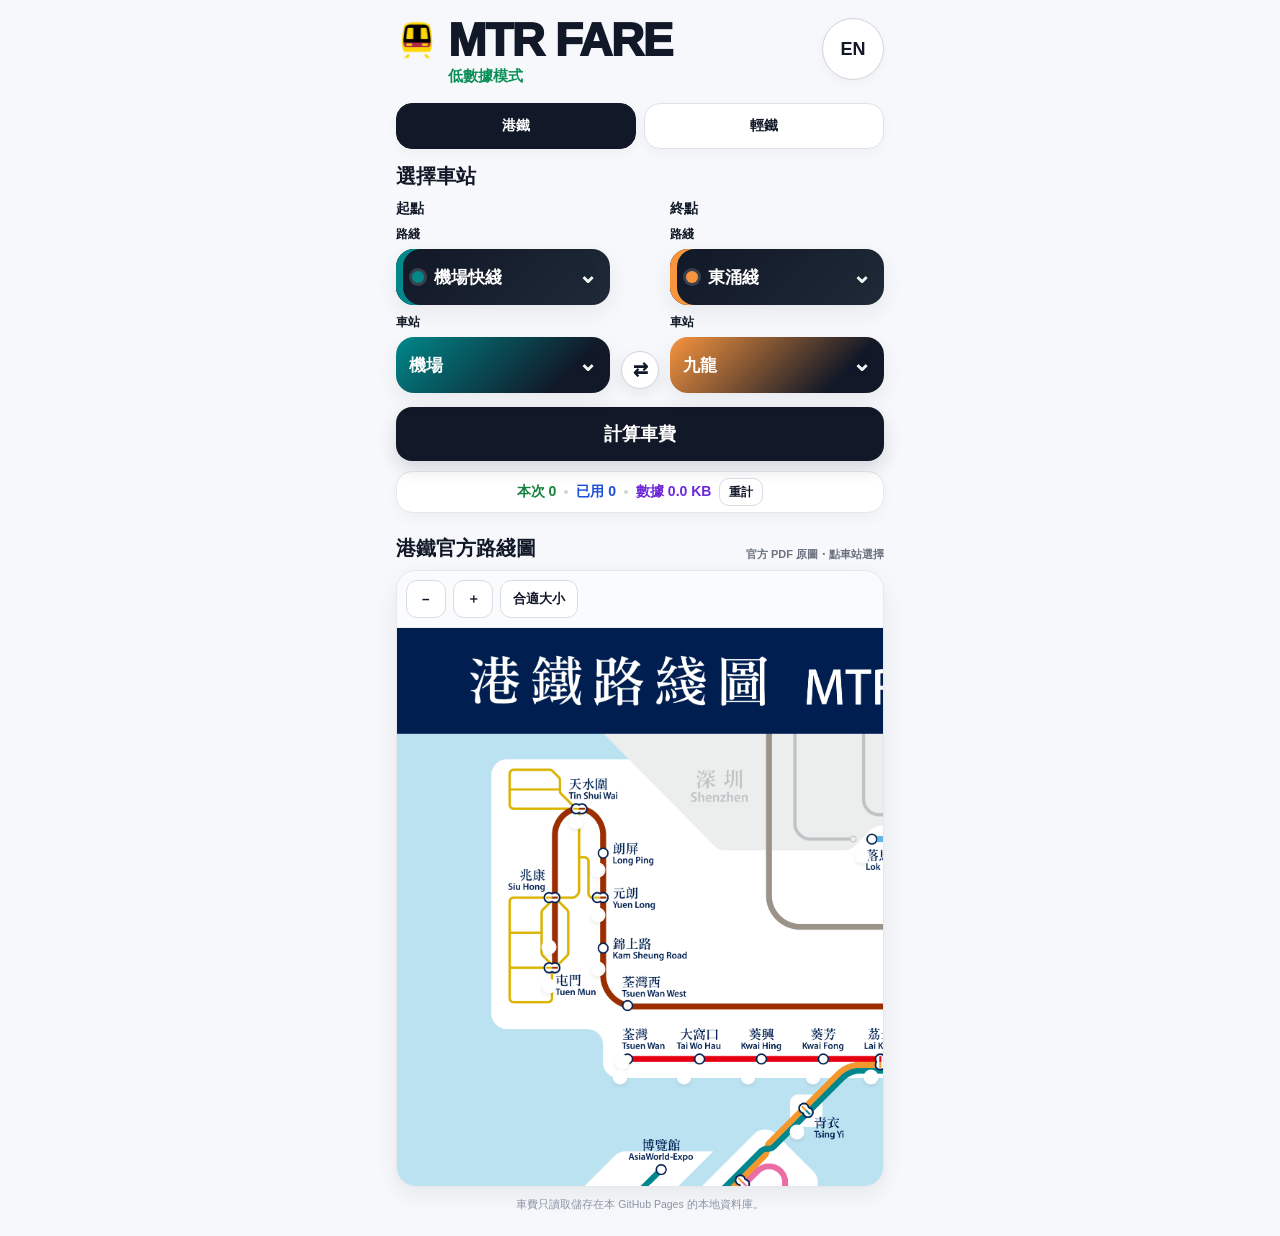
==== commit c1bb14c6: "Add files via upload" ====
--- a/index.html
+++ b/index.html
@@ -10,8 +10,8 @@
 </section>
 <button id="calcBtn" class="calc-btn" type="button" data-i18n="calc">計算車費</button>
 <section id="result" class="result-card hidden"><div class="fare-kicker" data-i18n="fare">成人八達通</div><div id="fareValue" class="fare-value">—</div><div id="fareMsg" class="fare-msg"></div></section>
-<section class="usage"><span class="u1"><span data-i18n="now">本次</span> <b id="sessionRequests">0</b></span><i class="sep"></i><span class="u2"><span data-i18n="used">已用</span> <b id="totalRequests">0</b></span><i class="sep"></i><span class="u3"><span data-i18n="data">數據</span> <b id="totalData">0.0 KB</b></span></section>
-<section class="map-section"><div class="map-heading"><h2 data-i18n="officialMap">港鐵官方路綫圖</h2><small data-i18n="mapHint">官方 PDF 原圖・點車站選擇</small></div><div class="map-card"><div class="map-tools"><button id="zoomOut" type="button">−</button><button id="zoomIn" type="button">＋</button><button id="zoomFit" class="fit" type="button" data-i18n="fit">合適大小</button></div><div class="map-viewport"><div class="map-stage"><img id="officialMap" src="assets/mtr-system-map.png" alt="MTR official system map"><div class="hotspots"></div></div><img id="officialMapFallback" class="map-image-fallback" alt="Official MTR system map fallback" data-src="https://www.mtr.com.hk/en/customer/images/jp/system_map.png"></div></div></section>
+<section class="usage"><span class="u1"><span data-i18n="now">本次</span> <b id="sessionRequests">0</b></span><i class="sep"></i><span class="u2"><span data-i18n="used">已用</span> <b id="totalRequests">0</b></span><i class="sep"></i><span class="u3"><span data-i18n="data">數據</span> <b id="totalData">0.0 KB</b></span><button id="recountBtn" class="recount-btn" type="button" data-i18n="recount">重計</button></section>
+<section class="map-section"><div class="map-heading"><h2 data-i18n="officialMap">港鐵官方路綫圖</h2><small data-i18n="mapHint">官方 PDF 原圖・點車站選擇</small></div><div class="map-card"><div class="map-tools"><button id="zoomOut" type="button">−</button><button id="zoomIn" type="button">＋</button><button id="zoomFit" class="fit" type="button" data-i18n="fit">合適大小</button></div><div class="map-viewport"><div class="map-stage"><img id="officialMap" src="assets/mtr-system-map.png?v=62" loading="lazy" alt="MTR official system map"><div class="hotspots"></div></div><iframe id="officialMapFallback" class="map-pdf-fallback" title="Official MTR system map PDF" data-src="assets/mtr-system-map.pdf#toolbar=0&navpanes=0&view=FitH" hidden></iframe></div></div></section>
 <div class="source" data-i18n="source">車費只讀取儲存在本 GitHub Pages 的本地資料庫。</div>
 </main>
-<script>window.MTR_BASE='./'</script><script src="assets/network.js"></script><script src="assets/ael-fallback.js"></script><script src="assets/mtr-app.js"></script><script src="assets/map-hotspots.js"></script><script src="assets/map.js"></script><script>if('serviceWorker'in navigator){window.addEventListener('load',()=>navigator.serviceWorker.register('service-worker.js').catch(()=>{}))}</script></body></html>
+<script>window.MTR_BASE='./'</script><script src="assets/network.js"></script><script src="assets/ael-fallback.js"></script><script src="assets/fare-index.js"></script><script src="assets/mtr-app.js"></script><script src="assets/map-hotspots.js"></script><script src="assets/map.js"></script><script>if('serviceWorker'in navigator){window.addEventListener('load',()=>navigator.serviceWorker.register('service-worker.js').catch(()=>{}))}</script></body></html>
--- a/assets/styles.css
+++ b/assets/styles.css
@@ -11,3 +11,12 @@
 .map-hit.node-hit{width:30px!important;height:30px!important;transform:translate(-50%,-50%)!important}
 .map-hit.node-hit::after{left:50%!important;top:50%!important;transform:translate(-50%,-50%)!important}
 .map-image-fallback{display:none;width:100%;height:auto;background:#fff}
+/* V6.2: one-search data meter and Airport Express option layout. */
+.usage{height:auto;min-height:42px;flex-wrap:wrap;padding:6px 10px}
+.recount-btn{appearance:none;border:1px solid #d7dde5;background:#fff;color:#111827;border-radius:10px;height:28px;padding:0 9px;font-size:12px;font-weight:900}
+.fare-value.ael-options{display:grid;grid-template-columns:repeat(3,1fr);gap:7px;font-size:inherit;letter-spacing:0;margin-top:9px}
+.fare-value.ael-options span{display:flex;flex-direction:column;align-items:center;justify-content:center;min-width:0;padding:9px 4px;border:1px solid #e5e7eb;border-radius:14px;background:#f8fafc}
+.fare-value.ael-options small{font-size:12px;line-height:1.1;color:#6b7280;font-weight:850;margin-bottom:5px;white-space:nowrap}
+.fare-value.ael-options strong{font-size:25px;line-height:1;font-weight:950;color:#111827}
+.map-pdf-fallback{display:none;width:100%;height:62vh;min-height:420px;border:0;background:#fff}
+@media(max-width:390px){.fare-value.ael-options strong{font-size:22px}.fare-value.ael-options small{font-size:11px}.recount-btn{padding:0 7px}}
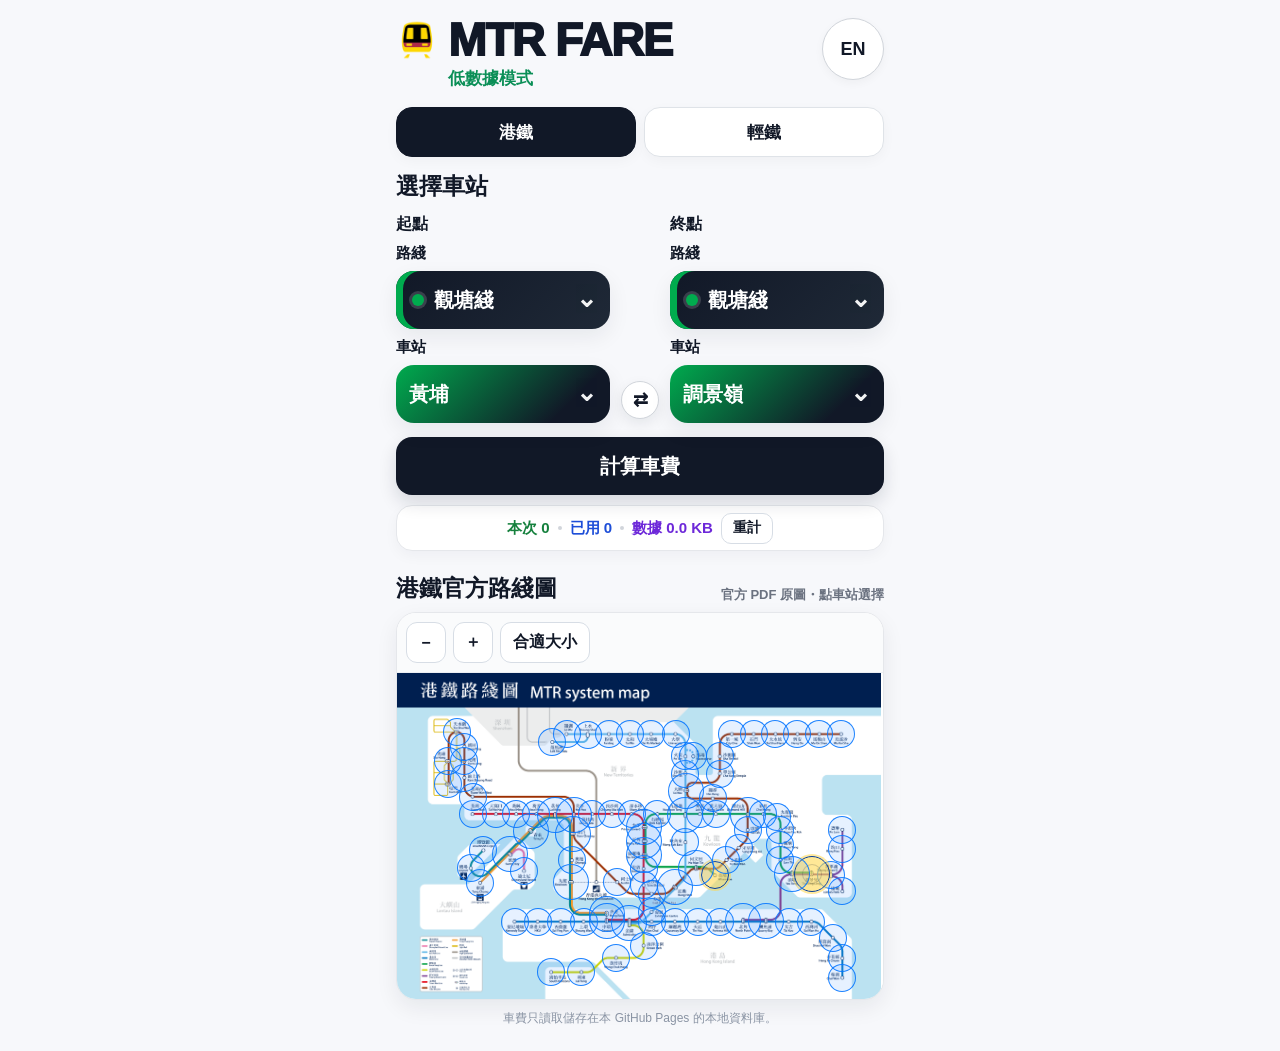
==== commit 70bb3270: "Add files via upload" ====
--- a/index.html
+++ b/index.html
@@ -11,7 +11,7 @@
 <button id="calcBtn" class="calc-btn" type="button" data-i18n="calc">計算車費</button>
 <section id="result" class="result-card hidden"><div class="fare-kicker" data-i18n="fare">成人八達通</div><div id="fareValue" class="fare-value">—</div><div id="fareMsg" class="fare-msg"></div></section>
 <section class="usage"><span class="u1"><span data-i18n="now">本次</span> <b id="sessionRequests">0</b></span><i class="sep"></i><span class="u2"><span data-i18n="used">已用</span> <b id="totalRequests">0</b></span><i class="sep"></i><span class="u3"><span data-i18n="data">數據</span> <b id="totalData">0.0 KB</b></span><button id="recountBtn" class="recount-btn" type="button" data-i18n="recount">重計</button></section>
-<section class="map-section"><div class="map-heading"><h2 data-i18n="officialMap">港鐵官方路綫圖</h2><small data-i18n="mapHint">官方 PDF 原圖・點車站選擇</small></div><div class="map-card"><div class="map-tools"><button id="zoomOut" type="button">−</button><button id="zoomIn" type="button">＋</button><button id="zoomFit" class="fit" type="button" data-i18n="fit">合適大小</button></div><div class="map-viewport"><div class="map-stage"><img id="officialMap" src="assets/mtr-system-map.png?v=62" loading="lazy" alt="MTR official system map"><div class="hotspots"></div></div><iframe id="officialMapFallback" class="map-pdf-fallback" title="Official MTR system map PDF" data-src="assets/mtr-system-map.pdf#toolbar=0&navpanes=0&view=FitH" hidden></iframe></div></div></section>
+<section class="map-section"><div class="map-heading"><h2 data-i18n="officialMap">港鐵官方路綫圖</h2><small data-i18n="mapHint">官方路綫圖原圖・點車站選擇</small></div><div class="map-card"><div class="map-tools"><button id="zoomOut" type="button">−</button><button id="zoomIn" type="button">＋</button><button id="zoomFit" class="fit" type="button" data-i18n="fit">合適大小</button></div><div class="map-viewport"><div class="map-stage"><img id="officialMap" src="assets/mtr-system-map.png?v=65" loading="lazy" alt="MTR official system map"><div class="hotspots"></div></div></div></div></section>
 <div class="source" data-i18n="source">車費只讀取儲存在本 GitHub Pages 的本地資料庫。</div>
 </main>
 <script>window.MTR_BASE='./'</script><script src="assets/network.js"></script><script src="assets/ael-fallback.js"></script><script src="assets/fare-index.js"></script><script src="assets/mtr-app.js"></script><script src="assets/map-hotspots.js"></script><script src="assets/map.js"></script><script>if('serviceWorker'in navigator){window.addEventListener('load',()=>navigator.serviceWorker.register('service-worker.js').catch(()=>{}))}</script></body></html>
--- a/assets/styles.css
+++ b/assets/styles.css
@@ -1,5 +1,5 @@
 :root{--bg:#f7f8fb;--card:#fff;--text:#111827;--muted:#6b7280;--line:#e5e7eb;--dark:#111827;--green:#15803d;--blue:#1d4ed8;--purple:#6d28d9;--shadow:0 8px 22px rgba(17,24,39,.07);--mtr-line:#53B7E8}
-*{box-sizing:border-box;-webkit-tap-highlight-color:transparent}html,body{margin:0;min-height:100%;font-family:-apple-system,BlinkMacSystemFont,"SF Pro Display","SF Pro Text","PingFang HK","PingFang TC","Microsoft JhengHei",sans-serif;background:var(--bg);color:var(--text)}body{padding:env(safe-area-inset-top) 0 env(safe-area-inset-bottom)}button,select{font-family:inherit}.app{width:min(100%,520px);margin:0 auto;padding:14px 16px 24px}.header{display:flex;align-items:flex-start;justify-content:space-between;gap:14px;margin-top:4px}.brand{display:flex;flex-direction:column;gap:4px;min-width:0;flex:1}.brand-title{display:flex;align-items:flex-start;gap:10px}.brand-title img{width:42px;height:42px;object-fit:contain;margin-top:1px;flex:0 0 auto}h1{margin:0;font-size:clamp(34px,10vw,46px);line-height:.98;letter-spacing:-1.4px;font-weight:950;white-space:nowrap}.low-data{color:#0b8f57;font-weight:850;font-size:15px;margin-left:52px;white-space:nowrap}.lang-btn{appearance:none;border:1px solid #d1d5db;background:#fff;color:var(--text);border-radius:999px;width:62px;height:62px;padding:0;font-weight:900;font-size:18px;display:flex;align-items:center;justify-content:center;box-shadow:0 3px 10px rgba(0,0,0,.04);flex:0 0 auto}.service-tabs{display:grid;grid-template-columns:1fr 1fr;gap:8px;margin:17px 0 14px}.service-tab{display:grid;place-items:center;text-decoration:none;border:1px solid #dfe3e8;background:#fff;color:#111827;border-radius:16px;min-height:46px;font-weight:900;font-size:14px;box-shadow:0 4px 13px rgba(17,24,39,.035)}.service-tab.active{background:var(--dark);border-color:var(--dark);color:#fff}.section-title{font-size:20px;font-weight:950;margin:4px 0 10px}.selector-grid{display:grid;grid-template-columns:1fr 42px 1fr;gap:9px;align-items:end}.journey-side{min-width:0}.side-title{font-size:14px;font-weight:900;margin-bottom:8px}.field{margin-bottom:9px}.field:last-child{margin-bottom:0}.field label{display:block;font-size:12px;font-weight:900;margin:0 0 6px}.select-wrap{--mtr-line:#53B7E8;position:relative;height:56px;border-radius:18px;overflow:hidden;box-shadow:var(--shadow)}.select-wrap.line-select{background:linear-gradient(135deg,#111827,#1f2937);box-shadow:inset 7px 0 0 var(--mtr-line),var(--shadow)}.select-wrap.line-select::before{content:"";position:absolute;left:16px;top:50%;width:12px;height:12px;border-radius:50%;background:var(--mtr-line);transform:translateY(-50%);pointer-events:none;box-shadow:0 0 0 3px rgba(255,255,255,.16);z-index:2}.select-wrap.station-select{background:linear-gradient(135deg,var(--mtr-line),#111827 78%)}.select-wrap::after{content:"⌄";position:absolute;right:13px;top:50%;transform:translateY(-55%);font-size:23px;font-weight:900;color:#fff;opacity:.95;pointer-events:none}.select-wrap select{width:100%;height:56px;border:0;outline:0;appearance:none;background:transparent;color:#fff;font-size:17px;font-weight:900;padding:0 34px 0 13px}.select-wrap.line-select select{padding-left:38px}.select-wrap option{color:#111827;background:#fff}.swap-column{display:flex;align-items:center;justify-content:center;padding-bottom:4px}.swap-btn{appearance:none;width:38px;height:38px;border-radius:50%;border:1px solid #d1d5db;background:#fff;color:#111827;font-weight:950;font-size:18px;box-shadow:0 5px 14px rgba(15,23,42,.08)}.calc-btn{appearance:none;border:0;width:100%;height:54px;border-radius:16px;background:#111827;color:#fff;font-size:18px;font-weight:950;margin-top:14px;box-shadow:0 8px 18px rgba(17,24,39,.14)}.result-card{margin-top:12px;background:#fff;border:1px solid #e5e7eb;border-radius:20px;padding:17px 16px;box-shadow:var(--shadow);text-align:center}.result-card.hidden{display:none}.fare-kicker{font-size:13px;color:#6b7280;font-weight:850;margin-bottom:3px}.fare-value{font-size:44px;line-height:1;font-weight:950;letter-spacing:-1px;text-align:center}.fare-value .currency{font-size:22px;vertical-align:9px;margin-right:2px}.fare-msg{font-size:12px;color:#6b7280;font-weight:750;margin-top:8px;line-height:1.35}.usage{margin-top:10px;height:42px;border:1px solid #e5e7eb;background:#fff;border-radius:16px;display:flex;align-items:center;justify-content:center;gap:8px;padding:0 10px;box-shadow:0 5px 14px rgba(17,24,39,.04);font-size:14px;font-weight:900;white-space:nowrap}.usage .u1{color:#15803d}.usage .u2{color:#1d4ed8}.usage .u3{color:#6d28d9}.usage .sep{width:4px;height:4px;border-radius:50%;background:#d1d5db;flex:0 0 auto}.map-section{margin-top:22px}.map-heading{display:flex;align-items:flex-end;justify-content:space-between;gap:10px;margin-bottom:8px}.map-heading h2{margin:0;font-size:20px;font-weight:950}.map-heading small{font-size:11px;color:#6b7280;font-weight:800;text-align:right}.map-card{background:#fff;border:1px solid #e5e7eb;border-radius:20px;box-shadow:var(--shadow);overflow:hidden}.map-tools{display:flex;gap:7px;padding:9px;border-bottom:1px solid #eceff3;background:#fafbfc}.map-tools button{border:1px solid #d7dde5;background:#fff;color:#111827;border-radius:11px;min-width:40px;height:38px;font-weight:900}.map-tools .fit{padding:0 12px}.map-viewport{position:relative;overflow:auto;max-height:62vh;background:#fff;overscroll-behavior:contain;touch-action:pan-x pan-y}.map-stage{position:relative;transform-origin:top left;min-width:100%}.map-stage img{display:block;width:100%;height:auto;user-select:none;-webkit-user-drag:none}.hotspots{position:absolute;inset:0;pointer-events:none}.map-hit{--hit:#111827;position:absolute;transform:translate(-50%,-50%);width:24px;height:24px;border:0;background:transparent;pointer-events:auto;padding:0}.map-hit::after{content:"";position:absolute;left:50%;top:50%;width:10px;height:10px;border-radius:50%;background:#fff;border:2px solid var(--hit);transform:translate(-50%,-50%);box-shadow:0 0 0 2px rgba(255,255,255,.95)}.map-hit:hover::after,.map-hit:focus-visible::after,.map-hit.selected::after{width:14px;height:14px;background:#ffd84d;border-color:#111827}.map-missing{display:none;padding:22px 18px;text-align:center;color:#6b7280;font-size:12px}.source{margin-top:10px;text-align:center;color:#8a94a4;font-size:10.5px;line-height:1.4}.lr-grid{display:grid;grid-template-columns:1fr 42px 1fr;gap:9px;align-items:end}.lr-select{--mtr-line:#D4A72C;background:linear-gradient(135deg,var(--mtr-line),#111827 78%)}
+*{box-sizing:border-box;-webkit-tap-highlight-color:transparent}html,body{margin:0;min-height:100%;font-family:-apple-system,BlinkMacSystemFont,"SF Pro Display","SF Pro Text","PingFang HK","PingFang TC","Microsoft JhengHei",sans-serif;background:var(--bg);color:var(--text)}body{padding:env(safe-area-inset-top) 0 env(safe-area-inset-bottom)}button,select{font-family:inherit}.app{width:min(100%,520px);margin:0 auto;padding:14px 16px 24px}.header{display:flex;align-items:flex-start;justify-content:space-between;gap:14px;margin-top:4px}.brand{display:flex;flex-direction:column;gap:4px;min-width:0;flex:1}.brand-title{display:flex;align-items:flex-start;gap:10px}.brand-title img{width:42px;height:42px;object-fit:contain;margin-top:1px;flex:0 0 auto}h1{margin:0;font-size:clamp(34px,10vw,46px);line-height:.98;letter-spacing:-1.4px;font-weight:950;white-space:nowrap}.low-data{color:#0b8f57;font-weight:850;font-size:15px;margin-left:52px;white-space:nowrap}.lang-btn{appearance:none;border:1px solid #d1d5db;background:#fff;color:var(--text);border-radius:999px;width:62px;height:62px;padding:0;font-weight:900;font-size:18px;display:flex;align-items:center;justify-content:center;box-shadow:0 3px 10px rgba(0,0,0,.04);flex:0 0 auto}.service-tabs{display:grid;grid-template-columns:1fr 1fr;gap:8px;margin:17px 0 14px}.service-tab{display:grid;place-items:center;text-decoration:none;border:1px solid #dfe3e8;background:#fff;color:#111827;border-radius:16px;min-height:46px;font-weight:900;font-size:14px;box-shadow:0 4px 13px rgba(17,24,39,.035)}.service-tab.active{background:var(--dark);border-color:var(--dark);color:#fff}.section-title{font-size:20px;font-weight:950;margin:4px 0 10px}.selector-grid{display:grid;grid-template-columns:1fr 42px 1fr;gap:9px;align-items:end}.journey-side{min-width:0}.side-title{font-size:14px;font-weight:900;margin-bottom:8px}.field{margin-bottom:9px}.field:last-child{margin-bottom:0}.field label{display:block;font-size:12px;font-weight:900;margin:0 0 6px}.select-wrap{--mtr-line:#53B7E8;position:relative;height:56px;border-radius:18px;overflow:hidden;box-shadow:var(--shadow)}.select-wrap.line-select{background:linear-gradient(135deg,#111827,#1f2937);box-shadow:inset 7px 0 0 var(--mtr-line),var(--shadow)}.select-wrap.line-select::before{content:"";position:absolute;left:16px;top:50%;width:12px;height:12px;border-radius:50%;background:var(--mtr-line);transform:translateY(-50%);pointer-events:none;box-shadow:0 0 0 3px rgba(255,255,255,.16);z-index:2}.select-wrap.station-select{background:linear-gradient(135deg,var(--mtr-line),#111827 78%)}.select-wrap::after{content:"⌄";position:absolute;right:13px;top:50%;transform:translateY(-55%);font-size:23px;font-weight:900;color:#fff;opacity:.95;pointer-events:none}.select-wrap select{width:100%;height:56px;border:0;outline:0;appearance:none;background:transparent;color:#fff;font-size:17px;font-weight:900;padding:0 34px 0 13px}.select-wrap.line-select select{padding-left:38px}.select-wrap option{color:#111827;background:#fff}.swap-column{display:flex;align-items:center;justify-content:center;padding-bottom:4px}.swap-btn{appearance:none;width:38px;height:38px;border-radius:50%;border:1px solid #d1d5db;background:#fff;color:#111827;font-weight:950;font-size:18px;box-shadow:0 5px 14px rgba(15,23,42,.08)}.calc-btn{appearance:none;border:0;width:100%;height:54px;border-radius:16px;background:#111827;color:#fff;font-size:18px;font-weight:950;margin-top:14px;box-shadow:0 8px 18px rgba(17,24,39,.14)}.result-card{margin-top:12px;background:#fff;border:1px solid #e5e7eb;border-radius:20px;padding:17px 16px;box-shadow:var(--shadow);text-align:center}.result-card.hidden{display:none}.fare-kicker{font-size:13px;color:#6b7280;font-weight:850;margin-bottom:3px}.fare-value{font-size:44px;line-height:1;font-weight:950;letter-spacing:-1px;text-align:center}.fare-value .currency{font-size:22px;vertical-align:9px;margin-right:2px}.fare-msg{font-size:12px;color:#6b7280;font-weight:750;margin-top:8px;line-height:1.35}.usage{margin-top:10px;height:42px;border:1px solid #e5e7eb;background:#fff;border-radius:16px;display:flex;align-items:center;justify-content:center;gap:8px;padding:0 10px;box-shadow:0 5px 14px rgba(17,24,39,.04);font-size:14px;font-weight:900;white-space:nowrap}.usage .u1{color:#15803d}.usage .u2{color:#1d4ed8}.usage .u3{color:#6d28d9}.usage .sep{width:4px;height:4px;border-radius:50%;background:#d1d5db;flex:0 0 auto}.map-section{margin-top:22px}.map-heading{display:flex;align-items:flex-end;justify-content:space-between;gap:10px;margin-bottom:8px}.map-heading h2{margin:0;font-size:20px;font-weight:950}.map-heading small{font-size:11px;color:#6b7280;font-weight:800;text-align:right}.map-card{background:#fff;border:1px solid #e5e7eb;border-radius:20px;box-shadow:var(--shadow);overflow:hidden}.map-tools{display:flex;gap:7px;padding:9px;border-bottom:1px solid #eceff3;background:#fafbfc}.map-tools button{border:1px solid #d7dde5;background:#fff;color:#111827;border-radius:11px;min-width:40px;height:38px;font-weight:900}.map-tools .fit{padding:0 12px}.map-viewport{position:relative;overflow:auto;max-height:62vh;background:#fff;overscroll-behavior:contain;touch-action:pan-x pan-y}.map-stage{position:relative;transform-origin:top left;min-width:100%}.map-stage img{display:block;width:100%;height:auto;user-select:none;-webkit-user-drag:none}.hotspots{position:absolute;inset:0;pointer-events:none}.map-hit{--hit:#111827;--w:1.15;--h:1.15;position:absolute;transform:translate(-50%,-50%);width:calc(var(--w) * 1%);height:calc(var(--h) * 1%);min-width:18px;min-height:18px;border:0;background:transparent;pointer-events:auto;padding:0;border-radius:999px;cursor:pointer;outline:none}.map-hit::before{content:"";position:absolute;left:50%;top:50%;transform:translate(-50%,-50%);width:100%;height:100%;border-radius:999px;background:transparent}.map-hit::after{content:"";position:absolute;left:50%;top:50%;transform:translate(-50%,-50%);opacity:0;transition:opacity .12s ease,transform .12s ease,box-shadow .12s ease}.map-hit.station-hit.selected::after,.map-hit.station-hit:focus-visible::after,.map-hit.station-hit:hover::after{opacity:1;width:10px;height:10px;border-radius:999px;background:#fff;border:2px solid var(--hit);box-shadow:0 0 0 2px rgba(255,216,77,.9)}.map-hit.interchange-hit{--w:1.7;--h:1.7;min-width:24px;min-height:24px}.map-hit.interchange-hit.selected::after,.map-hit.interchange-hit:focus-visible::after,.map-hit.interchange-hit:hover::after{opacity:1;width:16px;height:16px;border-radius:999px;background:#fff;border:2px solid #111827;box-shadow:0 0 0 2px rgba(255,216,77,.95), inset 0 0 0 999px rgba(255,255,255,.05)}.map-hit.interchange-hit.selected::before,.map-hit.interchange-hit:focus-visible::before,.map-hit.interchange-hit:hover::before{background:conic-gradient(from 180deg,var(--ring-a) 0 33%,var(--ring-b) 33% 66%,var(--ring-c) 66% 100%);width:18px;height:18px;border-radius:999px;box-shadow:0 0 0 1px rgba(17,24,39,.18)}.map-missing{display:none;padding:22px 18px;text-align:center;color:#6b7280;font-size:12px}.source{margin-top:10px;text-align:center;color:#8a94a4;font-size:10.5px;line-height:1.4}.lr-grid{display:grid;grid-template-columns:1fr 42px 1fr;gap:9px;align-items:end}.lr-select{--mtr-line:#D4A72C;background:linear-gradient(135deg,var(--mtr-line),#111827 78%)}
 @media(max-width:390px){.app{padding-left:12px;padding-right:12px}.brand-title img{width:38px;height:38px}h1{font-size:34px}.low-data{margin-left:48px;font-size:14px}.lang-btn{width:56px;height:56px}.selector-grid,.lr-grid{grid-template-columns:minmax(0,1fr) 38px minmax(0,1fr);gap:6px}.select-wrap select{font-size:14px;padding-right:27px}.select-wrap.line-select select{padding-left:35px}.select-wrap.line-select::before{left:12px}.select-wrap::after{right:9px}.fare-value{font-size:40px}.usage{font-size:13px;gap:6px}}
 .map-hit{transform:none;min-width:18px;min-height:18px}.map-hit::after{left:0;top:50%;transform:translate(-45%,-50%)}
 /* V6 map: station hit targets remain visible on the exact official map artwork. */
@@ -20,3 +20,114 @@
 .fare-value.ael-options strong{font-size:25px;line-height:1;font-weight:950;color:#111827}
 .map-pdf-fallback{display:none;width:100%;height:62vh;min-height:420px;border:0;background:#fff}
 @media(max-width:390px){.fare-value.ael-options strong{font-size:22px}.fare-value.ael-options small{font-size:11px}.recount-btn{padding:0 7px}}
+
+/* V6.3 — exact hotspot centring + larger ETA-style typography. */
+/* The coordinate itself is the station symbol centre. Never offset the visible dot. */
+.map-hit,.map-hit.node-hit{
+  width:32px!important;height:32px!important;min-width:32px!important;min-height:32px!important;
+  transform:translate(-50%,-50%)!important;
+}
+.map-hit::after,.map-hit.node-hit::after{
+  left:50%!important;top:50%!important;
+  transform:translate(-50%,-50%)!important;
+  width:12px;height:12px;
+}
+.map-hit:hover::after,.map-hit:focus-visible::after,.map-hit.selected::after{width:16px;height:16px}
+
+/* Match the original MTR ETA visual scale, but slightly larger for fare selection. */
+.low-data{font-size:17px}
+.service-tab{font-size:17px;min-height:50px}
+.section-title{font-size:23px;margin-bottom:12px}
+.side-title{font-size:16px;margin-bottom:9px}
+.field label{font-size:15px;margin-bottom:8px}
+.select-wrap,.select-wrap select{height:58px}
+.select-wrap select{font-size:20px}
+.select-wrap::after{font-size:25px}
+.calc-btn{height:58px;font-size:20px}
+.fare-kicker{font-size:16px}
+.fare-value{font-size:48px}
+.fare-msg{font-size:14px}
+.usage{font-size:15px;min-height:46px}
+.recount-btn{font-size:14px;height:31px;padding:0 11px}
+.map-heading h2{font-size:23px}
+.map-heading small{font-size:13px}
+.map-tools button{font-size:16px;height:41px}
+.source{font-size:12px}
+.fare-value.ael-options small{font-size:14px}
+.fare-value.ael-options strong{font-size:28px}
+@media(max-width:390px){
+  .low-data{font-size:16px}
+  .service-tab{font-size:16px}
+  .section-title{font-size:22px}
+  .side-title{font-size:15px}
+  .field label{font-size:14px}
+  .select-wrap select{font-size:18px!important;padding-right:30px}
+  .select-wrap.line-select select{padding-left:38px}
+  .calc-btn{font-size:19px}
+  .usage{font-size:14px}
+  .fare-value.ael-options small{font-size:13px}
+  .fare-value.ael-options strong{font-size:25px}
+}
+
+/* V6.4 — use the official map symbols themselves; keep hitboxes centred and invisible until selected/hovered. */
+.map-hit,.map-hit.node-hit{
+  position:absolute!important;
+  transform:translate(-50%,-50%)!important;
+  background:transparent!important;
+  border:0!important;
+  padding:0!important;
+  z-index:3!important;
+}
+.map-hit.station-hit{width:28px!important;height:28px!important;min-width:28px!important;min-height:28px!important}
+.map-hit.interchange-hit{width:36px!important;height:36px!important;min-width:36px!important;min-height:36px!important}
+.map-hit::before{content:"";position:absolute;left:50%!important;top:50%!important;transform:translate(-50%,-50%)!important;background:transparent!important;border-radius:999px;box-shadow:none!important;width:100%;height:100%;opacity:1!important}
+.map-hit::after{content:"";position:absolute;left:50%!important;top:50%!important;transform:translate(-50%,-50%)!important;opacity:0!important;background:transparent!important;box-shadow:none!important}
+.map-hit.station-hit:hover::after,.map-hit.station-hit:focus-visible::after,.map-hit.station-hit.selected::after{opacity:1!important;width:10px!important;height:10px!important;border-radius:999px!important;background:#fff!important;border:2px solid var(--hit)!important;box-shadow:0 0 0 2px rgba(255,216,77,.95)!important}
+.map-hit.interchange-hit:hover::after,.map-hit.interchange-hit:focus-visible::after,.map-hit.interchange-hit.selected::after{opacity:1!important;width:16px!important;height:16px!important;border-radius:999px!important;background:#fff!important;border:2px solid #111827!important;box-shadow:0 0 0 2px rgba(255,216,77,.95)!important}
+.map-hit.interchange-hit:hover::before,.map-hit.interchange-hit:focus-visible::before,.map-hit.interchange-hit.selected::before{width:18px!important;height:18px!important;background:conic-gradient(from 180deg,var(--ring-a) 0 33%,var(--ring-b) 33% 66%,var(--ring-c) 66% 100%)!important;border-radius:999px!important;box-shadow:0 0 0 1px rgba(17,24,39,.18)!important}
+
+/* V6.5 — exact-pixel map buttons on the checked-in official route-map figure. */
+.map-stage{position:relative!important;transform-origin:top left!important;min-width:0!important}
+.map-stage img{display:block!important;width:100%!important;height:100%!important;object-fit:fill!important;user-select:none!important;-webkit-user-drag:none!important}
+.hotspots{position:absolute!important;inset:0!important;width:100%!important;height:100%!important;pointer-events:none!important}
+.map-hit,.map-hit.node-hit{
+  position:absolute!important;
+  box-sizing:border-box!important;
+  min-width:0!important;
+  min-height:0!important;
+  max-width:none!important;
+  max-height:none!important;
+  padding:0!important;
+  margin:0!important;
+  border:1.5px solid rgba(0,116,255,.88)!important;
+  background:rgba(62,149,255,.13)!important;
+  box-shadow:none!important;
+  transform:translate(-50%,-50%) rotate(var(--station-angle,0deg))!important;
+  transform-origin:center!important;
+  pointer-events:auto!important;
+  z-index:4!important;
+  cursor:pointer!important;
+  outline:none!important;
+  overflow:visible!important;
+}
+.map-hit.station-hit{border-radius:50%!important}
+.map-hit.interchange-hit{border-radius:999px!important}
+.map-hit::before{
+  content:""!important;
+  position:absolute!important;
+  left:50%!important;
+  top:50%!important;
+  width:max(30px,300%)!important;
+  height:max(30px,300%)!important;
+  transform:translate(-50%,-50%)!important;
+  border:0!important;
+  background:transparent!important;
+  box-shadow:none!important;
+  border-radius:999px!important;
+}
+.map-hit::after{content:none!important}
+.map-hit:hover,.map-hit:focus-visible,.map-hit.selected{
+  border-color:#0b3f91!important;
+  background:rgba(255,216,77,.58)!important;
+  box-shadow:0 0 0 2px rgba(255,216,77,.55)!important;
+}
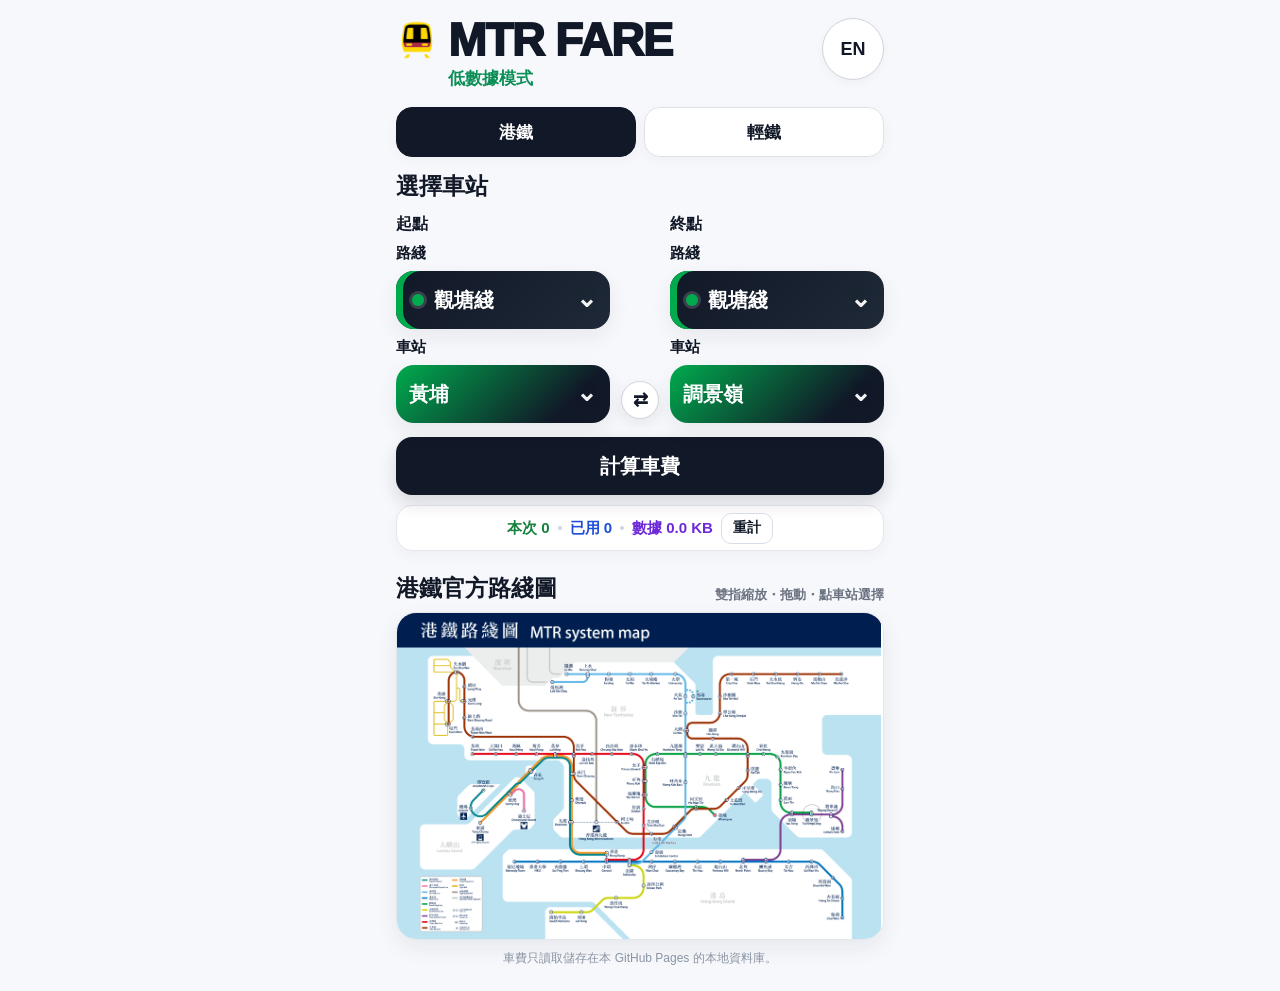
==== commit 33ce30d7: "Add files via upload" ====
--- a/index.html
+++ b/index.html
@@ -11,7 +11,7 @@
 <button id="calcBtn" class="calc-btn" type="button" data-i18n="calc">計算車費</button>
 <section id="result" class="result-card hidden"><div class="fare-kicker" data-i18n="fare">成人八達通</div><div id="fareValue" class="fare-value">—</div><div id="fareMsg" class="fare-msg"></div></section>
 <section class="usage"><span class="u1"><span data-i18n="now">本次</span> <b id="sessionRequests">0</b></span><i class="sep"></i><span class="u2"><span data-i18n="used">已用</span> <b id="totalRequests">0</b></span><i class="sep"></i><span class="u3"><span data-i18n="data">數據</span> <b id="totalData">0.0 KB</b></span><button id="recountBtn" class="recount-btn" type="button" data-i18n="recount">重計</button></section>
-<section class="map-section"><div class="map-heading"><h2 data-i18n="officialMap">港鐵官方路綫圖</h2><small data-i18n="mapHint">官方路綫圖原圖・點車站選擇</small></div><div class="map-card"><div class="map-tools"><button id="zoomOut" type="button">−</button><button id="zoomIn" type="button">＋</button><button id="zoomFit" class="fit" type="button" data-i18n="fit">合適大小</button></div><div class="map-viewport"><div class="map-stage"><img id="officialMap" src="assets/mtr-system-map.png?v=65" loading="lazy" alt="MTR official system map"><div class="hotspots"></div></div></div></div></section>
+<section class="map-section"><div class="map-heading"><h2 data-i18n="officialMap">港鐵官方路綫圖</h2><small data-i18n="mapHint">官方路綫圖原圖・點車站選擇</small></div><div class="map-card"><div class="map-viewport"><div class="map-stage"><img id="officialMap" src="assets/mtr-system-map.png?v=69" loading="lazy" alt="MTR official system map"><div class="hotspots"></div></div></div></div></section>
 <div class="source" data-i18n="source">車費只讀取儲存在本 GitHub Pages 的本地資料庫。</div>
 </main>
 <script>window.MTR_BASE='./'</script><script src="assets/network.js"></script><script src="assets/ael-fallback.js"></script><script src="assets/fare-index.js"></script><script src="assets/mtr-app.js"></script><script src="assets/map-hotspots.js"></script><script src="assets/map.js"></script><script>if('serviceWorker'in navigator){window.addEventListener('load',()=>navigator.serviceWorker.register('service-worker.js').catch(()=>{}))}</script></body></html>
--- a/assets/styles.css
+++ b/assets/styles.css
@@ -131,3 +131,117 @@
   background:rgba(255,216,77,.58)!important;
   box-shadow:0 0 0 2px rgba(255,216,77,.55)!important;
 }
+
+
+/* V6.6 — half-size scale-aware map buttons + original line colours + start/end states. */
+.map-hit,.map-hit.node-hit{
+  position:absolute!important;
+  min-width:0!important;
+  min-height:0!important;
+  max-width:none!important;
+  max-height:none!important;
+  box-sizing:border-box!important;
+  padding:0!important;
+  margin:0!important;
+  transform:translate(-50%,-50%) rotate(var(--station-angle,0deg))!important;
+  transform-origin:center!important;
+  border:1px solid var(--station-color,#111827)!important;
+  background:var(--station-fill,var(--station-color,#111827))!important;
+  border-radius:50%!important;
+  box-shadow:0 0 0 .6px rgba(255,255,255,.92)!important;
+  pointer-events:auto!important;
+  cursor:pointer!important;
+  z-index:4!important;
+  overflow:visible!important;
+  opacity:.92!important;
+}
+.map-hit.interchange-hit{border-radius:999px!important}
+/* Keep an invisible mobile-friendly tap target without changing the visible button size. */
+.map-hit::before{
+  content:""!important;
+  position:absolute!important;
+  left:50%!important;
+  top:50%!important;
+  width:max(26px,420%)!important;
+  height:max(26px,420%)!important;
+  transform:translate(-50%,-50%)!important;
+  border:0!important;
+  background:transparent!important;
+  box-shadow:none!important;
+  border-radius:999px!important;
+}
+.map-hit::after{content:none!important}
+/* 起點 = filled red; 終點 = filled green. */
+.map-hit.from-selected,.map-hit.from-selected:hover,.map-hit.from-selected:focus-visible{
+  background:#e31b23!important;
+  border-color:#e31b23!important;
+  box-shadow:0 0 0 1.5px #fff,0 0 0 3px rgba(227,27,35,.58)!important;
+  opacity:1!important;
+}
+.map-hit.to-selected,.map-hit.to-selected:hover,.map-hit.to-selected:focus-visible{
+  background:#00a651!important;
+  border-color:#00a651!important;
+  box-shadow:0 0 0 1.5px #fff,0 0 0 3px rgba(0,166,81,.58)!important;
+  opacity:1!important;
+}
+/* Hover before selection keeps the station's original MTR line colour. */
+.map-hit:not(.from-selected):not(.to-selected):hover,
+.map-hit:not(.from-selected):not(.to-selected):focus-visible{
+  filter:brightness(1.08) saturate(1.15)!important;
+  box-shadow:0 0 0 1px #fff,0 0 0 2px var(--station-color,#111827)!important;
+}
+
+
+/* V6.7 — map button visual footprint = 1/6 of V6.6; tap target remains usable. */
+.map-hit,.map-hit.node-hit{
+  border-width:.35px!important;
+  box-shadow:0 0 0 .18px rgba(255,255,255,.92)!important;
+}
+.map-hit.from-selected,.map-hit.from-selected:hover,.map-hit.from-selected:focus-visible{
+  box-shadow:0 0 0 .35px #fff,0 0 0 .75px rgba(227,27,35,.58)!important;
+}
+.map-hit.to-selected,.map-hit.to-selected:hover,.map-hit.to-selected:focus-visible{
+  box-shadow:0 0 0 .35px #fff,0 0 0 .75px rgba(0,166,81,.58)!important;
+}
+.map-hit:not(.from-selected):not(.to-selected):hover,
+.map-hit:not(.from-selected):not(.to-selected):focus-visible{
+  box-shadow:0 0 0 .25px #fff,0 0 0 .5px var(--station-color,#111827)!important;
+}
+\n\n/* V6.8 — true map-scale station buttons.\n   Fix: legacy V6.4 fixed 28/36 px !important sizes were overriding V6.7 JS.\n   The visible footprint now comes from each pixel-registered station symbol. */\n.map-hit,.map-hit.node-hit,.map-hit.station-hit,.map-hit.interchange-hit{\n  width:var(--visual-w)!important;\n  height:var(--visual-h)!important;\n  min-width:0!important;\n  min-height:0!important;\n  max-width:none!important;\n  max-height:none!important;\n  border-width:.45px!important;\n  box-shadow:0 0 0 .15px rgba(255,255,255,.9)!important;\n}\n.map-hit.from-selected,.map-hit.from-selected:hover,.map-hit.from-selected:focus-visible{\n  box-shadow:0 0 0 .3px #fff,0 0 0 .65px rgba(227,27,35,.62)!important;\n}\n.map-hit.to-selected,.map-hit.to-selected:hover,.map-hit.to-selected:focus-visible{\n  box-shadow:0 0 0 .3px #fff,0 0 0 .65px rgba(0,166,81,.62)!important;\n}\n.map-hit:not(.from-selected):not(.to-selected):hover,\n.map-hit:not(.from-selected):not(.to-selected):focus-visible{\n  box-shadow:0 0 0 .25px #fff,0 0 0 .5px var(--station-color,#111827)!important;\n}\n
+/* V6.9 — visible map buttons are 1/6 of V6.8; pinch-to-zoom replaces +/- controls. */
+.map-tools{display:none!important}
+.map-viewport{
+  touch-action:none!important;
+  cursor:grab;
+  overscroll-behavior:contain!important;
+  -webkit-user-select:none;
+  user-select:none;
+}
+.map-viewport:active{cursor:grabbing}
+.map-stage,.map-stage img,.hotspots{touch-action:none!important}
+.map-hit,.map-hit.node-hit,.map-hit.station-hit,.map-hit.interchange-hit{
+  width:var(--visual-w)!important;
+  height:var(--visual-h)!important;
+  min-width:0!important;
+  min-height:0!important;
+  border-width:.18px!important;
+  box-shadow:none!important;
+}
+/* Visual dot stays tiny; invisible hit area remains finger-friendly. */
+.map-hit::before{
+  width:20px!important;
+  height:20px!important;
+  background:transparent!important;
+  border:0!important;
+  box-shadow:none!important;
+}
+.map-hit.from-selected,.map-hit.from-selected:hover,.map-hit.from-selected:focus-visible{
+  box-shadow:0 0 0 .18px #fff,0 0 0 .34px rgba(227,27,35,.62)!important;
+}
+.map-hit.to-selected,.map-hit.to-selected:hover,.map-hit.to-selected:focus-visible{
+  box-shadow:0 0 0 .18px #fff,0 0 0 .34px rgba(0,166,81,.62)!important;
+}
+.map-hit:not(.from-selected):not(.to-selected):hover,
+.map-hit:not(.from-selected):not(.to-selected):focus-visible{
+  box-shadow:0 0 0 .15px #fff,0 0 0 .28px var(--station-color,#111827)!important;
+}
